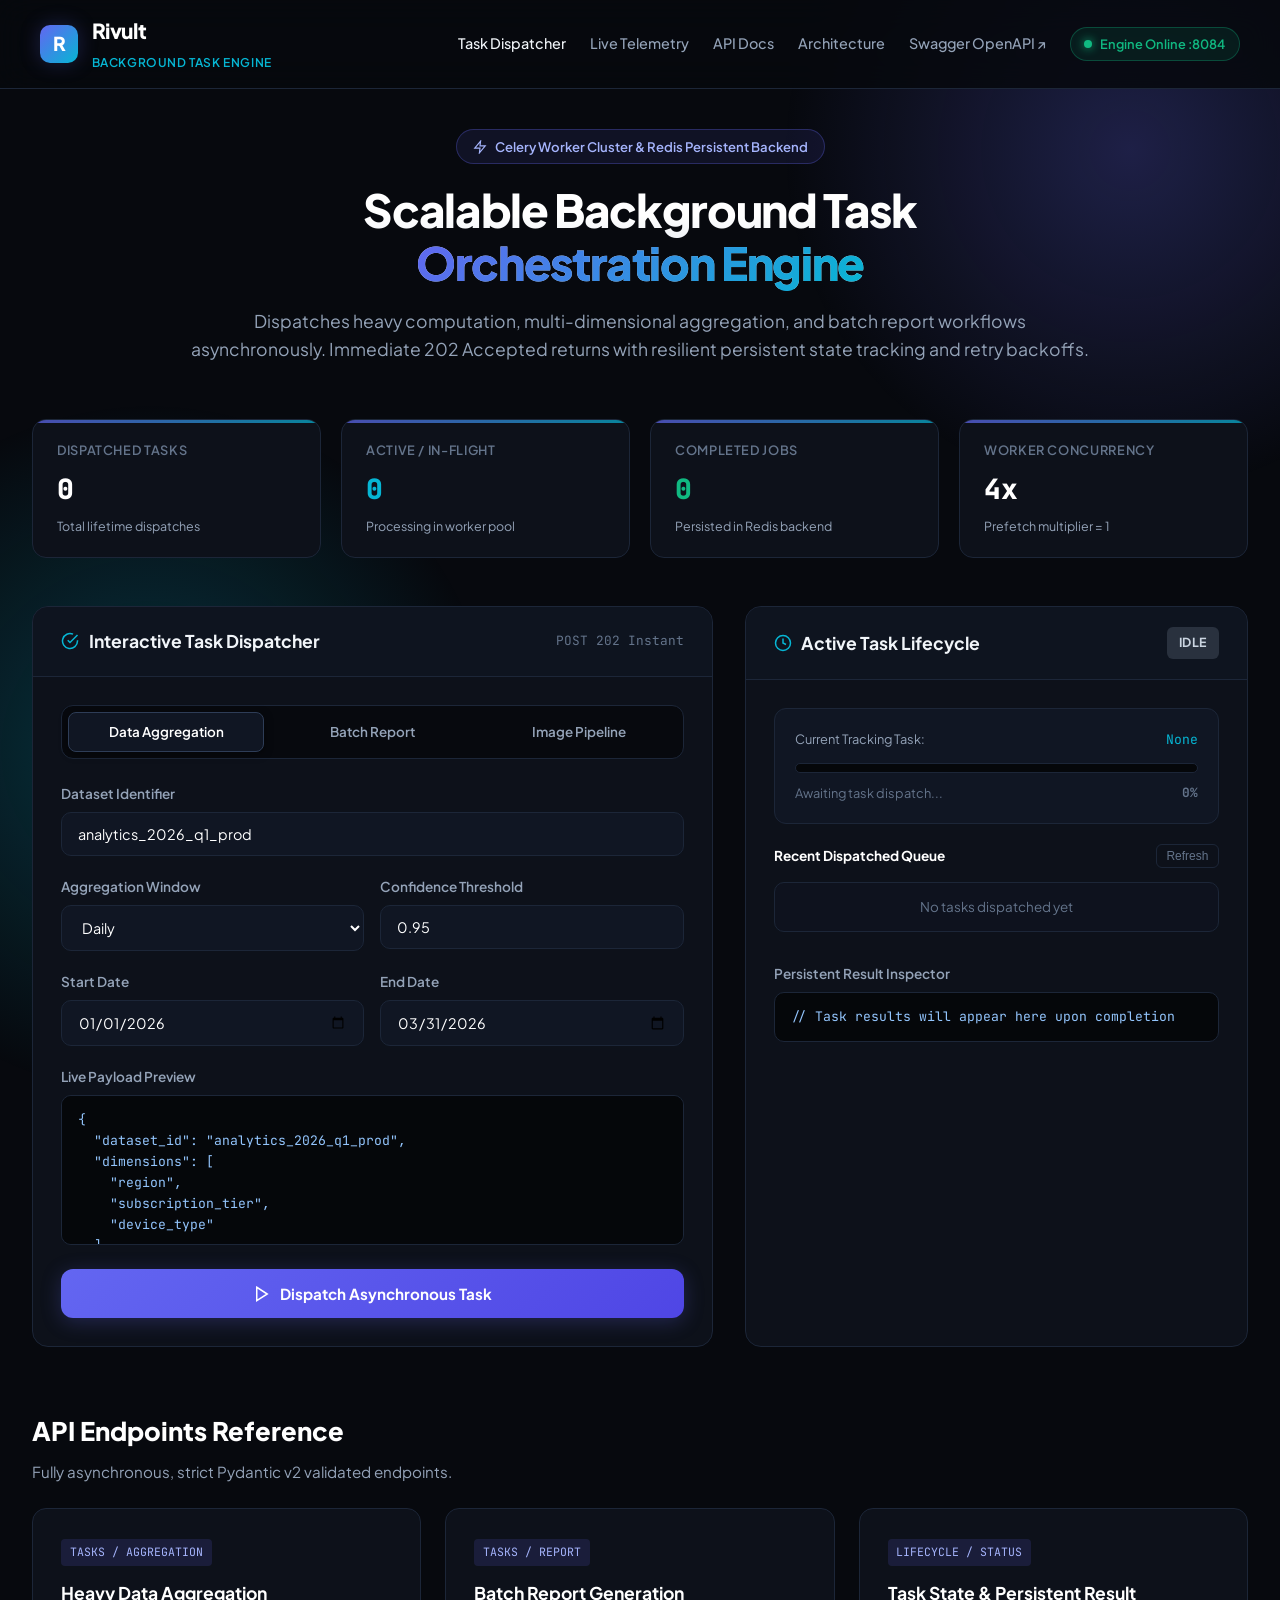
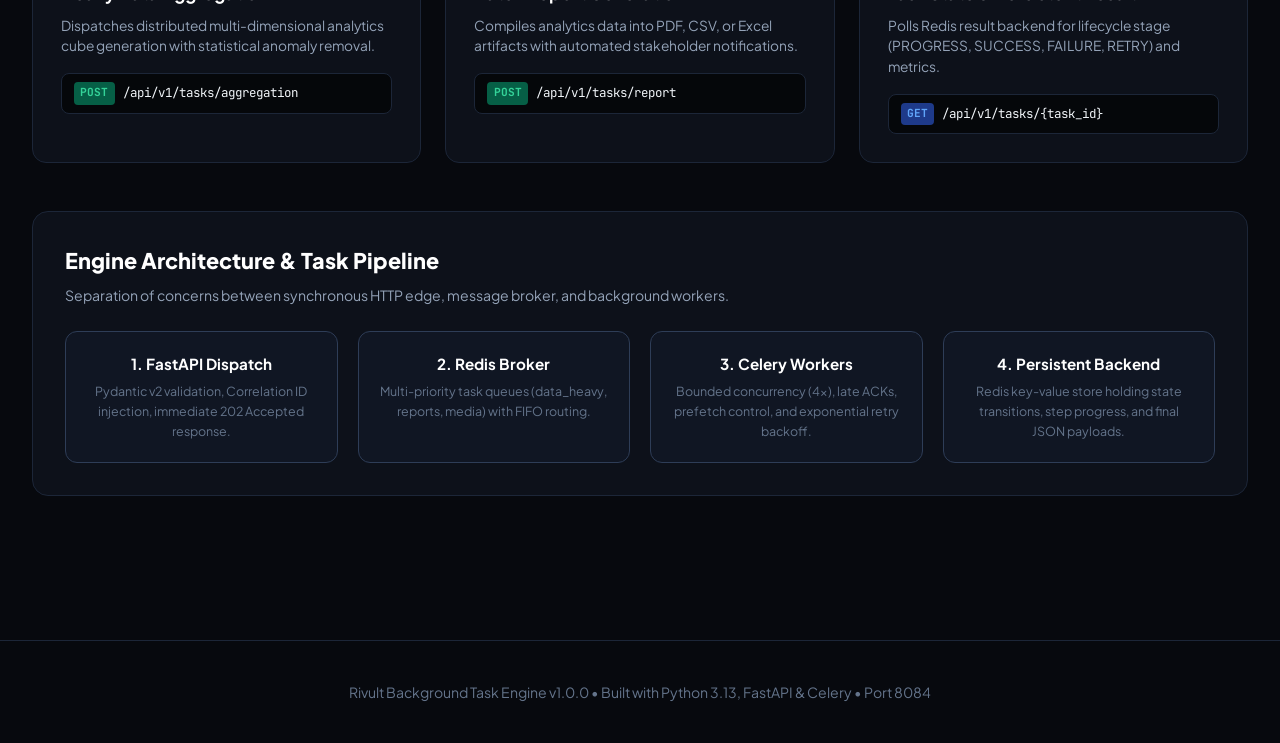
==== web/index.html @ 7c1d9f51 "full app setup and initial creation" ====
<!DOCTYPE html>
<html lang="en">
<head>
  <meta charset="UTF-8">
  <meta name="viewport" content="width=device-width, initial-scale=1.0">
  <title>Rivult | Scalable Background Task Orchestration Engine</title>
  <meta name="description" content="Production-grade asynchronous background task orchestration engine powered by Python, FastAPI, and Celery with persistent Redis backend.">
  <link rel="preconnect" href="https://fonts.googleapis.com">
  <link rel="preconnect" href="https://fonts.gstatic.com" crossorigin>
  <link href="https://fonts.googleapis.com/css2?family=Plus+Jakarta+Sans:wght@300;400;500;600;700;800&family=JetBrains+Mono:wght@400;500;600&display=swap" rel="stylesheet">
  <style>
    :root {
      --bg-dark: #07090e;
      --bg-card: #0d111a;
      --bg-card-hover: #131926;
      --bg-surface: #101623;
      --border-subtle: #1c2638;
      --border-accent: #2e3d57;
      --primary: #6366f1;
      --primary-glow: rgba(99, 102, 241, 0.25);
      --secondary: #06b6d4;
      --secondary-glow: rgba(6, 182, 212, 0.25);
      --accent: #ec4899;
      --success: #10b981;
      --success-glow: rgba(16, 185, 129, 0.2);
      --warning: #f59e0b;
      --danger: #ef4444;
      --text-main: #f1f5f9;
      --text-muted: #94a3b8;
      --text-dim: #64748b;
      --font-sans: 'Plus Jakarta Sans', system-ui, -apple-system, sans-serif;
      --font-mono: 'JetBrains Mono', monospace;
    }

    * {
      box-sizing: border-box;
      margin: 0;
      padding: 0;
    }

    body {
      background-color: var(--bg-dark);
      color: var(--text-main);
      font-family: var(--font-sans);
      line-height: 1.6;
      min-height: 100vh;
      overflow-x: hidden;
    }

    /* Ambient background gradient effects */
    .ambient-glow {
      position: fixed;
      top: -200px;
      right: -200px;
      width: 700px;
      height: 700px;
      background: radial-gradient(circle, var(--primary-glow) 0%, transparent 70%);
      pointer-events: none;
      z-index: 0;
    }

    .ambient-glow-2 {
      position: fixed;
      bottom: -200px;
      left: -200px;
      width: 700px;
      height: 700px;
      background: radial-gradient(circle, var(--secondary-glow) 0%, transparent 70%);
      pointer-events: none;
      z-index: 0;
    }

    /* Navigation Bar */
    header.navbar {
      position: sticky;
      top: 0;
      z-index: 50;
      background: rgba(7, 9, 14, 0.85);
      backdrop-filter: blur(16px);
      border-bottom: 1px solid var(--border-subtle);
      padding: 0.9rem 2.5rem;
      display: flex;
      justify-content: space-between;
      align-items: center;
    }

    .brand {
      display: flex;
      align-items: center;
      gap: 0.85rem;
      text-decoration: none;
      color: inherit;
    }

    .brand-icon {
      width: 38px;
      height: 38px;
      background: linear-gradient(135deg, var(--primary), var(--secondary));
      border-radius: 10px;
      display: flex;
      align-items: center;
      justify-content: center;
      font-weight: 800;
      color: #fff;
      font-size: 1.2rem;
      box-shadow: 0 0 20px var(--primary-glow);
    }

    .brand-text h1 {
      font-size: 1.3rem;
      font-weight: 800;
      letter-spacing: -0.02em;
      background: linear-gradient(135deg, #ffffff 40%, #94a3b8 100%);
      -webkit-background-clip: text;
      -webkit-text-fill-color: transparent;
    }

    .brand-text span {
      font-size: 0.75rem;
      color: var(--secondary);
      font-weight: 600;
      letter-spacing: 0.05em;
      text-transform: uppercase;
    }

    .nav-links {
      display: flex;
      gap: 1.5rem;
      align-items: center;
    }

    .nav-link {
      color: var(--text-muted);
      text-decoration: none;
      font-size: 0.9rem;
      font-weight: 500;
      transition: color 0.2s;
    }

    .nav-link:hover, .nav-link.active {
      color: var(--text-main);
    }

    .system-badge {
      display: flex;
      align-items: center;
      gap: 0.5rem;
      background: rgba(16, 185, 129, 0.1);
      border: 1px solid rgba(16, 185, 129, 0.3);
      padding: 0.35rem 0.85rem;
      border-radius: 9999px;
      font-size: 0.8rem;
      font-weight: 600;
      color: var(--success);
    }

    .pulse-dot {
      width: 8px;
      height: 8px;
      background: var(--success);
      border-radius: 50%;
      box-shadow: 0 0 10px var(--success);
      animation: pulse 2s infinite;
    }

    @keyframes pulse {
      0%, 100% { opacity: 1; transform: scale(1); }
      50% { opacity: 0.4; transform: scale(0.85); }
    }

    /* Main Container */
    main.container {
      max-width: 1380px;
      margin: 0 auto;
      padding: 2.5rem 2rem 5rem;
      position: relative;
      z-index: 10;
    }

    /* Hero Section */
    .hero {
      text-align: center;
      max-width: 900px;
      margin: 0 auto 3.5rem;
    }

    .hero-tag {
      display: inline-flex;
      align-items: center;
      gap: 0.5rem;
      background: rgba(99, 102, 241, 0.1);
      border: 1px solid rgba(99, 102, 241, 0.3);
      padding: 0.4rem 1rem;
      border-radius: 9999px;
      font-size: 0.82rem;
      font-weight: 600;
      color: #a5b4fc;
      margin-bottom: 1.25rem;
    }

    .hero-title {
      font-size: 2.85rem;
      font-weight: 800;
      line-height: 1.15;
      letter-spacing: -0.03em;
      margin-bottom: 1.1rem;
      background: linear-gradient(180deg, #ffffff 30%, #cbd5e1 100%);
      -webkit-background-clip: text;
      -webkit-text-fill-color: transparent;
    }

    .hero-title span {
      background: linear-gradient(135deg, var(--primary) 0%, var(--secondary) 100%);
      -webkit-background-clip: text;
      -webkit-text-fill-color: transparent;
    }

    .hero-desc {
      font-size: 1.1rem;
      color: var(--text-muted);
      line-height: 1.6;
    }

    /* Metrics Bar */
    .metrics-bar {
      display: grid;
      grid-template-columns: repeat(4, 1fr);
      gap: 1.25rem;
      margin-bottom: 3rem;
    }

    .metric-card {
      background: var(--bg-card);
      border: 1px solid var(--border-subtle);
      border-radius: 14px;
      padding: 1.25rem 1.5rem;
      position: relative;
      overflow: hidden;
      transition: transform 0.2s, border-color 0.2s;
    }

    .metric-card:hover {
      transform: translateY(-2px);
      border-color: var(--border-accent);
    }

    .metric-card::before {
      content: '';
      position: absolute;
      top: 0;
      left: 0;
      width: 100%;
      height: 3px;
      background: linear-gradient(90deg, var(--primary), var(--secondary));
      opacity: 0.7;
    }

    .metric-label {
      font-size: 0.8rem;
      color: var(--text-dim);
      font-weight: 600;
      text-transform: uppercase;
      letter-spacing: 0.05em;
      margin-bottom: 0.4rem;
    }

    .metric-value {
      font-size: 1.75rem;
      font-weight: 800;
      font-family: var(--font-mono);
      color: #fff;
    }

    .metric-sub {
      font-size: 0.78rem;
      color: var(--text-muted);
      margin-top: 0.35rem;
    }

    /* App Split Layout */
    .grid-2 {
      display: grid;
      grid-template-columns: 1.15fr 0.85fr;
      gap: 2rem;
      margin-bottom: 3.5rem;
    }

    .panel {
      background: var(--bg-card);
      border: 1px solid var(--border-subtle);
      border-radius: 16px;
      overflow: hidden;
      display: flex;
      flex-direction: column;
    }

    .panel-header {
      padding: 1.25rem 1.75rem;
      border-bottom: 1px solid var(--border-subtle);
      background: rgba(16, 22, 35, 0.6);
      display: flex;
      justify-content: space-between;
      align-items: center;
    }

    .panel-title {
      font-size: 1.1rem;
      font-weight: 700;
      display: flex;
      align-items: center;
      gap: 0.6rem;
    }

    .panel-title svg {
      color: var(--secondary);
    }

    .panel-body {
      padding: 1.75rem;
      flex: 1;
    }

    /* Task Type Selector Tabs */
    .task-selector {
      display: grid;
      grid-template-columns: repeat(3, 1fr);
      gap: 0.65rem;
      background: var(--bg-dark);
      padding: 0.4rem;
      border-radius: 12px;
      border: 1px solid var(--border-subtle);
      margin-bottom: 1.5rem;
    }

    .task-btn {
      background: transparent;
      border: none;
      color: var(--text-muted);
      padding: 0.65rem 0.5rem;
      border-radius: 8px;
      font-size: 0.84rem;
      font-weight: 600;
      font-family: var(--font-sans);
      cursor: pointer;
      transition: all 0.2s;
      text-align: center;
    }

    .task-btn.active {
      background: var(--bg-surface);
      color: #fff;
      box-shadow: 0 2px 10px rgba(0, 0, 0, 0.4);
      border: 1px solid var(--border-accent);
    }

    /* Dispatch Form */
    .form-group {
      margin-bottom: 1.25rem;
    }

    .form-label {
      display: block;
      font-size: 0.85rem;
      font-weight: 600;
      color: var(--text-muted);
      margin-bottom: 0.45rem;
    }

    .form-input, .form-select {
      width: 100%;
      background: var(--bg-surface);
      border: 1px solid var(--border-subtle);
      border-radius: 10px;
      padding: 0.75rem 1rem;
      color: #fff;
      font-family: var(--font-sans);
      font-size: 0.9rem;
      transition: border-color 0.2s, box-shadow 0.2s;
    }

    .form-input:focus, .form-select:focus {
      outline: none;
      border-color: var(--primary);
      box-shadow: 0 0 0 3px var(--primary-glow);
    }

    .form-grid-2 {
      display: grid;
      grid-template-columns: 1fr 1fr;
      gap: 1rem;
    }

    .code-preview {
      background: #05070a;
      border: 1px solid var(--border-subtle);
      border-radius: 10px;
      padding: 0.85rem 1rem;
      font-family: var(--font-mono);
      font-size: 0.82rem;
      color: #93c5fd;
      overflow-x: auto;
      max-height: 150px;
      margin-bottom: 1.5rem;
    }

    .btn-dispatch {
      width: 100%;
      background: linear-gradient(135deg, var(--primary) 0%, #4f46e5 100%);
      border: none;
      border-radius: 12px;
      padding: 0.95rem;
      color: #fff;
      font-weight: 700;
      font-size: 0.95rem;
      font-family: var(--font-sans);
      cursor: pointer;
      display: flex;
      align-items: center;
      justify-content: center;
      gap: 0.6rem;
      box-shadow: 0 4px 20px var(--primary-glow);
      transition: all 0.2s;
    }

    .btn-dispatch:hover {
      transform: translateY(-2px);
      box-shadow: 0 6px 25px rgba(99, 102, 241, 0.4);
    }

    .btn-dispatch:active {
      transform: translateY(0);
    }

    /* Live Task Tracker Panel */
    .task-status-hero {
      background: var(--bg-surface);
      border: 1px solid var(--border-subtle);
      border-radius: 12px;
      padding: 1.25rem;
      margin-bottom: 1.25rem;
    }

    .status-badge-row {
      display: flex;
      justify-content: space-between;
      align-items: center;
      margin-bottom: 0.85rem;
    }

    .state-pill {
      font-size: 0.78rem;
      font-weight: 700;
      text-transform: uppercase;
      padding: 0.35rem 0.75rem;
      border-radius: 6px;
      letter-spacing: 0.05em;
    }

    .state-PENDING { background: rgba(148, 163, 184, 0.2); color: #cbd5e1; }
    .state-PROGRESS { background: rgba(6, 182, 212, 0.2); color: #38bdf8; border: 1px solid rgba(56, 189, 248, 0.4); }
    .state-SUCCESS { background: rgba(16, 185, 129, 0.2); color: #34d399; border: 1px solid rgba(52, 211, 153, 0.4); }
    .state-FAILURE { background: rgba(239, 68, 68, 0.2); color: #f87171; border: 1px solid rgba(248, 113, 113, 0.4); }

    .progress-bar-bg {
      width: 100%;
      height: 10px;
      background: #05070a;
      border-radius: 9999px;
      overflow: hidden;
      margin: 0.6rem 0;
      border: 1px solid var(--border-subtle);
    }

    .progress-bar-fill {
      height: 100%;
      background: linear-gradient(90deg, var(--primary), var(--secondary));
      width: 0%;
      border-radius: 9999px;
      transition: width 0.4s ease;
      box-shadow: 0 0 10px var(--secondary-glow);
    }

    .progress-meta {
      display: flex;
      justify-content: space-between;
      font-size: 0.8rem;
      color: var(--text-dim);
    }

    .active-task-id {
      font-family: var(--font-mono);
      font-size: 0.82rem;
      color: var(--secondary);
      word-break: break-all;
    }

    .live-feed {
      list-style: none;
      max-height: 290px;
      overflow-y: auto;
    }

    .feed-item {
      padding: 0.85rem 1rem;
      border-radius: 10px;
      background: rgba(16, 22, 35, 0.4);
      border: 1px solid var(--border-subtle);
      margin-bottom: 0.65rem;
      font-size: 0.84rem;
      display: flex;
      justify-content: space-between;
      align-items: center;
      transition: background 0.2s;
    }

    .feed-item:hover {
      background: var(--bg-card-hover);
    }

    /* Documentation Section */
    .docs-section {
      margin-top: 4rem;
    }

    .docs-grid {
      display: grid;
      grid-template-columns: repeat(3, 1fr);
      gap: 1.5rem;
      margin-top: 1.5rem;
    }

    .doc-card {
      background: var(--bg-card);
      border: 1px solid var(--border-subtle);
      border-radius: 14px;
      padding: 1.75rem;
      transition: border-color 0.2s;
    }

    .doc-card:hover {
      border-color: var(--border-accent);
    }

    .doc-badge {
      font-size: 0.72rem;
      font-family: var(--font-mono);
      padding: 0.25rem 0.55rem;
      border-radius: 4px;
      background: rgba(99, 102, 241, 0.15);
      color: #a5b4fc;
      display: inline-block;
      margin-bottom: 0.85rem;
    }

    .doc-title {
      font-size: 1.1rem;
      font-weight: 700;
      margin-bottom: 0.5rem;
      color: #fff;
    }

    .doc-desc {
      font-size: 0.86rem;
      color: var(--text-muted);
      margin-bottom: 1rem;
      line-height: 1.5;
    }

    .endpoint-pill {
      display: flex;
      align-items: center;
      gap: 0.5rem;
      background: #05070a;
      padding: 0.5rem 0.75rem;
      border-radius: 8px;
      border: 1px solid var(--border-subtle);
      font-family: var(--font-mono);
      font-size: 0.78rem;
    }

    .method-badge {
      font-weight: 700;
      padding: 0.15rem 0.4rem;
      border-radius: 4px;
      font-size: 0.7rem;
    }

    .method-POST { background: #065f46; color: #34d399; }
    .method-GET { background: #1e3a8a; color: #60a5fa; }

    /* Architecture Flow Chart */
    .arch-container {
      background: var(--bg-card);
      border: 1px solid var(--border-subtle);
      border-radius: 16px;
      padding: 2rem;
      margin-top: 3rem;
    }

    .arch-flow {
      display: grid;
      grid-template-columns: repeat(4, 1fr);
      gap: 1.25rem;
      position: relative;
      margin-top: 1.5rem;
    }

    .arch-node {
      background: var(--bg-surface);
      border: 1px solid var(--border-accent);
      border-radius: 12px;
      padding: 1.25rem;
      text-align: center;
      position: relative;
    }

    .arch-node-title {
      font-weight: 700;
      font-size: 0.95rem;
      color: #fff;
      margin-bottom: 0.35rem;
    }

    .arch-node-desc {
      font-size: 0.78rem;
      color: var(--text-dim);
    }

    footer {
      border-top: 1px solid var(--border-subtle);
      padding: 2.5rem;
      text-align: center;
      color: var(--text-dim);
      font-size: 0.88rem;
      margin-top: 4rem;
    }

    /* Toast Notification */
    .toast {
      position: fixed;
      bottom: 24px;
      right: 24px;
      background: var(--bg-card);
      border: 1px solid var(--primary);
      padding: 1rem 1.4rem;
      border-radius: 12px;
      box-shadow: 0 10px 30px rgba(0, 0, 0, 0.5);
      font-size: 0.9rem;
      display: flex;
      align-items: center;
      gap: 0.75rem;
      z-index: 999;
      transform: translateY(100px);
      opacity: 0;
      transition: all 0.3s cubic-bezier(0.16, 1, 0.3, 1);
    }

    .toast.show {
      transform: translateY(0);
      opacity: 1;
    }
  </style>
</head>
<body>
  <div class="ambient-glow"></div>
  <div class="ambient-glow-2"></div>

  <!-- Navigation -->
  <header class="navbar">
    <a href="/" class="brand">
      <div class="brand-icon">R</div>
      <div class="brand-text">
        <h1>Rivult</h1>
        <span>Background Task Engine</span>
      </div>
    </a>
    <nav class="nav-links">
      <a href="#dispatch" class="nav-link active">Task Dispatcher</a>
      <a href="#monitor" class="nav-link">Live Telemetry</a>
      <a href="#api-docs" class="nav-link">API Docs</a>
      <a href="#architecture" class="nav-link">Architecture</a>
      <a href="/docs" target="_blank" class="nav-link">Swagger OpenAPI ↗</a>
      <div class="system-badge">
        <span class="pulse-dot"></span>
        <span id="system-status-text">Engine Online :8084</span>
      </div>
    </nav>
  </header>

  <main class="container">
    <!-- Hero Header -->
    <section class="hero">
      <div class="hero-tag">
        <svg width="14" height="14" viewBox="0 0 24 24" fill="none" stroke="currentColor" stroke-width="2"><polygon points="13 2 3 14 12 14 11 22 21 10 12 10 13 2"></polygon></svg>
        Celery Worker Cluster & Redis Persistent Backend
      </div>
      <h2 class="hero-title">Scalable Background Task<br><span>Orchestration Engine</span></h2>
      <p class="hero-desc">
        Dispatches heavy computation, multi-dimensional aggregation, and batch report workflows asynchronously. Immediate 202 Accepted returns with resilient persistent state tracking and retry backoffs.
      </p>
    </section>

    <!-- Top Telemetry Cards -->
    <section class="metrics-bar">
      <div class="metric-card">
        <div class="metric-label">Dispatched Tasks</div>
        <div class="metric-value" id="stat-dispatched">0</div>
        <div class="metric-sub">Total lifetime dispatches</div>
      </div>
      <div class="metric-card">
        <div class="metric-label">Active / In-Flight</div>
        <div class="metric-value" id="stat-active" style="color: var(--secondary);">0</div>
        <div class="metric-sub">Processing in worker pool</div>
      </div>
      <div class="metric-card">
        <div class="metric-label">Completed Jobs</div>
        <div class="metric-value" id="stat-completed" style="color: var(--success);">0</div>
        <div class="metric-sub">Persisted in Redis backend</div>
      </div>
      <div class="metric-card">
        <div class="metric-label">Worker Concurrency</div>
        <div class="metric-value" id="stat-workers">4x</div>
        <div class="metric-sub">Prefetch multiplier = 1</div>
      </div>
    </section>

    <!-- Split Panel: Interactive Dispatcher & Live Tracker -->
    <div class="grid-2">
      <!-- Left Panel: Interactive Task Dispatcher -->
      <section class="panel" id="dispatch">
        <div class="panel-header">
          <div class="panel-title">
            <svg width="18" height="18" viewBox="0 0 24 24" fill="none" stroke="currentColor" stroke-width="2"><path d="M22 11.08V12a10 10 0 1 1-5.93-9.14"></path><polyline points="22 4 12 14.01 9 11.01"></polyline></svg>
            Interactive Task Dispatcher
          </div>
          <span style="font-size: 0.8rem; color: var(--text-dim); font-family: var(--font-mono);">POST 202 Instant</span>
        </div>
        <div class="panel-body">
          <!-- Task Type Tabs -->
          <div class="task-selector">
            <button class="task-btn active" id="btn-tab-aggregation" onclick="switchTaskTab('aggregation')">Data Aggregation</button>
            <button class="task-btn" id="btn-tab-report" onclick="switchTaskTab('report')">Batch Report</button>
            <button class="task-btn" id="btn-tab-media" onclick="switchTaskTab('media')">Image Pipeline</button>
          </div>

          <form id="task-form" onsubmit="dispatchActiveTask(event)">
            <!-- Aggregation Form Fields -->
            <div id="fields-aggregation">
              <div class="form-group">
                <label class="form-label">Dataset Identifier</label>
                <input type="text" id="agg-dataset" class="form-input" value="analytics_2026_q1_prod" required>
              </div>
              <div class="form-grid-2">
                <div class="form-group">
                  <label class="form-label">Aggregation Window</label>
                  <select id="agg-window" class="form-select">
                    <option value="hourly">Hourly</option>
                    <option value="daily" selected>Daily</option>
                    <option value="weekly">Weekly</option>
                    <option value="monthly">Monthly</option>
                  </select>
                </div>
                <div class="form-group">
                  <label class="form-label">Confidence Threshold</label>
                  <input type="number" id="agg-confidence" class="form-input" value="0.95" step="0.01" min="0.5" max="0.99">
                </div>
              </div>
              <div class="form-grid-2">
                <div class="form-group">
                  <label class="form-label">Start Date</label>
                  <input type="date" id="agg-start" class="form-input" value="2026-01-01">
                </div>
                <div class="form-group">
                  <label class="form-label">End Date</label>
                  <input type="date" id="agg-end" class="form-input" value="2026-03-31">
                </div>
              </div>
            </div>

            <!-- Report Form Fields (Hidden by default) -->
            <div id="fields-report" style="display: none;">
              <div class="form-grid-2">
                <div class="form-group">
                  <label class="form-label">Report Template</label>
                  <select id="rep-type" class="form-select">
                    <option value="executive_summary" selected>Executive Summary</option>
                    <option value="financial_audit">Financial Audit</option>
                    <option value="user_engagement">User Engagement</option>
                    <option value="system_health">System Health</option>
                  </select>
                </div>
                <div class="form-group">
                  <label class="form-label">Export Format</label>
                  <select id="rep-format" class="form-select">
                    <option value="pdf" selected>PDF Document</option>
                    <option value="csv">CSV Spreadsheet</option>
                    <option value="json">Raw JSON</option>
                    <option value="xlsx">Excel (.xlsx)</option>
                  </select>
                </div>
              </div>
              <div class="form-group">
                <label class="form-label">Stakeholder Recipient Email</label>
                <input type="email" id="rep-email" class="form-input" value="vp-analytics@rivult.internal">
              </div>
            </div>

            <!-- Media Form Fields (Hidden by default) -->
            <div id="fields-media" style="display: none;">
              <div class="form-group">
                <label class="form-label">Batch ID</label>
                <input type="text" id="med-batch" class="form-input" value="batch_assets_4k_hdr">
              </div>
              <div class="form-grid-2">
                <div class="form-group">
                  <label class="form-label">Target Format</label>
                  <select id="med-format" class="form-select">
                    <option value="webp" selected>WebP (Lossless/High)</option>
                    <option value="avif">AVIF (Next-Gen)</option>
                    <option value="jpeg">JPEG</option>
                  </select>
                </div>
                <div class="form-group">
                  <label class="form-label">Quality Level (10-100)</label>
                  <input type="number" id="med-quality" class="form-input" value="85" min="10" max="100">
                </div>
              </div>
            </div>

            <div class="form-group">
              <label class="form-label">Live Payload Preview</label>
              <pre class="code-preview" id="payload-preview"></pre>
            </div>

            <button type="submit" class="btn-dispatch" id="btn-dispatch-action">
              <svg width="18" height="18" viewBox="0 0 24 24" fill="none" stroke="currentColor" stroke-width="2"><polygon points="5 3 19 12 5 21 5 3"></polygon></svg>
              Dispatch Asynchronous Task
            </button>
          </form>
        </div>
      </section>

      <!-- Right Panel: Live Task Tracker & Telemetry -->
      <section class="panel" id="monitor">
        <div class="panel-header">
          <div class="panel-title">
            <svg width="18" height="18" viewBox="0 0 24 24" fill="none" stroke="currentColor" stroke-width="2"><circle cx="12" cy="12" r="10"></circle><polyline points="12 6 12 12 16 14"></polyline></svg>
            Active Task Lifecycle
          </div>
          <span class="state-pill state-PENDING" id="hero-state-pill">IDLE</span>
        </div>
        <div class="panel-body">
          <!-- Active Task Card -->
          <div class="task-status-hero" id="status-hero">
            <div class="status-badge-row">
              <span style="font-size: 0.8rem; color: var(--text-muted);">Current Tracking Task:</span>
              <span class="active-task-id" id="tracking-task-id">None</span>
            </div>
            <div class="progress-bar-bg">
              <div class="progress-bar-fill" id="progress-bar" style="width: 0%;"></div>
            </div>
            <div class="progress-meta">
              <span id="step-description">Awaiting task dispatch...</span>
              <span id="progress-percent" style="font-family: var(--font-mono); font-weight: 700;">0%</span>
            </div>
          </div>

          <div style="display: flex; justify-content: space-between; align-items: center; margin-bottom: 0.85rem;">
            <span style="font-size: 0.85rem; font-weight: 700; color: #fff;">Recent Dispatched Queue</span>
            <button onclick="fetchTasks()" style="background: none; border: 1px solid var(--border-subtle); color: var(--text-dim); padding: 0.25rem 0.6rem; border-radius: 6px; font-size: 0.75rem; cursor: pointer;">Refresh</button>
          </div>

          <ul class="live-feed" id="tasks-feed">
            <li class="feed-item" style="color: var(--text-dim); justify-content: center;">No tasks dispatched yet</li>
          </ul>

          <div style="margin-top: 1.25rem;">
            <label class="form-label">Persistent Result Inspector</label>
            <pre class="code-preview" id="result-inspector" style="max-height: 180px;">// Task results will appear here upon completion</pre>
          </div>
        </div>
      </section>
    </div>

    <!-- API Reference Cards -->
    <section class="docs-section" id="api-docs">
      <h3 style="font-size: 1.6rem; font-weight: 800; color: #fff; margin-bottom: 0.5rem;">API Endpoints Reference</h3>
      <p style="color: var(--text-muted); font-size: 0.95rem;">Fully asynchronous, strict Pydantic v2 validated endpoints.</p>

      <div class="docs-grid">
        <div class="doc-card">
          <span class="doc-badge">TASKS / AGGREGATION</span>
          <h4 class="doc-title">Heavy Data Aggregation</h4>
          <p class="doc-desc">Dispatches distributed multi-dimensional analytics cube generation with statistical anomaly removal.</p>
          <div class="endpoint-pill">
            <span class="method-badge method-POST">POST</span>
            <span>/api/v1/tasks/aggregation</span>
          </div>
        </div>

        <div class="doc-card">
          <span class="doc-badge">TASKS / REPORT</span>
          <h4 class="doc-title">Batch Report Generation</h4>
          <p class="doc-desc">Compiles analytics data into PDF, CSV, or Excel artifacts with automated stakeholder notifications.</p>
          <div class="endpoint-pill">
            <span class="method-badge method-POST">POST</span>
            <span>/api/v1/tasks/report</span>
          </div>
        </div>

        <div class="doc-card">
          <span class="doc-badge">LIFECYCLE / STATUS</span>
          <h4 class="doc-title">Task State & Persistent Result</h4>
          <p class="doc-desc">Polls Redis result backend for lifecycle stage (PROGRESS, SUCCESS, FAILURE, RETRY) and metrics.</p>
          <div class="endpoint-pill">
            <span class="method-badge method-GET">GET</span>
            <span>/api/v1/tasks/{task_id}</span>
          </div>
        </div>
      </div>
    </section>

    <!-- Architecture Section -->
    <section class="arch-container" id="architecture">
      <h3 style="font-size: 1.35rem; font-weight: 800; color: #fff; margin-bottom: 0.35rem;">Engine Architecture & Task Pipeline</h3>
      <p style="color: var(--text-muted); font-size: 0.88rem;">Separation of concerns between synchronous HTTP edge, message broker, and background workers.</p>

      <div class="arch-flow">
        <div class="arch-node">
          <div class="arch-node-title">1. FastAPI Dispatch</div>
          <div class="arch-node-desc">Pydantic v2 validation, Correlation ID injection, immediate 202 Accepted response.</div>
        </div>
        <div class="arch-node">
          <div class="arch-node-title">2. Redis Broker</div>
          <div class="arch-node-desc">Multi-priority task queues (data_heavy, reports, media) with FIFO routing.</div>
        </div>
        <div class="arch-node">
          <div class="arch-node-title">3. Celery Workers</div>
          <div class="arch-node-desc">Bounded concurrency (4x), late ACKs, prefetch control, and exponential retry backoff.</div>
        </div>
        <div class="arch-node">
          <div class="arch-node-title">4. Persistent Backend</div>
          <div class="arch-node-desc">Redis key-value store holding state transitions, step progress, and final JSON payloads.</div>
        </div>
      </div>
    </section>
  </main>

  <footer>
    Rivult Background Task Engine v1.0.0 &bull; Built with Python 3.13, FastAPI & Celery &bull; Port 8084
  </footer>

  <div class="toast" id="toast">
    <svg width="18" height="18" viewBox="0 0 24 24" fill="none" stroke="var(--success)" stroke-width="2"><polyline points="20 6 9 17 4 12"></polyline></svg>
    <span id="toast-message">Task dispatched successfully!</span>
  </div>

  <script>
    let currentTaskType = 'aggregation';
    let activePollInterval = null;
    let activeTrackingTaskId = null;

    function switchTaskTab(type) {
      currentTaskType = type;
      document.querySelectorAll('.task-btn').forEach(b => b.classList.remove('active'));
      document.getElementById(`btn-tab-${type}`).classList.add('active');

      document.getElementById('fields-aggregation').style.display = type === 'aggregation' ? 'block' : 'none';
      document.getElementById('fields-report').style.display = type === 'report' ? 'block' : 'none';
      document.getElementById('fields-media').style.display = type === 'media' ? 'block' : 'none';

      updatePayloadPreview();
    }

    function getPayload() {
      if (currentTaskType === 'aggregation') {
        return {
          dataset_id: document.getElementById('agg-dataset').value,
          dimensions: ["region", "subscription_tier", "device_type"],
          metrics: ["revenue", "dau", "churn_rate"],
          start_date: document.getElementById('agg-start').value,
          end_date: document.getElementById('agg-end').value,
          aggregation_window: document.getElementById('agg-window').value,
          confidence_threshold: parseFloat(document.getElementById('agg-confidence').value)
        };
      } else if (currentTaskType === 'report') {
        return {
          report_type: document.getElementById('rep-type').value,
          format: document.getElementById('rep-format').value,
          recipient_emails: [document.getElementById('rep-email').value],
          priority: "high",
          notify_on_completion: true
        };
      } else {
        return {
          batch_id: document.getElementById('med-batch').value,
          source_urls: [
            "https://assets.example.com/raw/banner_hero.png",
            "https://assets.example.com/raw/catalog_01.png"
          ],
          operations: ["resize", "compress", "watermark"],
          target_format: document.getElementById('med-format').value,
          quality: parseInt(document.getElementById('med-quality').value)
        };
      }
    }

    function updatePayloadPreview() {
      const payload = getPayload();
      document.getElementById('payload-preview').textContent = JSON.stringify(payload, null, 2);
    }

    // Attach input listeners for live payload preview
    document.querySelectorAll('input, select').forEach(el => {
      el.addEventListener('input', updatePayloadPreview);
    });

    async function dispatchActiveTask(e) {
      e.preventDefault();
      const payload = getPayload();
      const url = `/api/v1/tasks/${currentTaskType === 'media' ? 'image-pipeline' : currentTaskType}`;

      try {
        const res = await fetch(url, {
          method: 'POST',
          headers: { 'Content-Type': 'application/json' },
          body: JSON.stringify(payload)
        });

        if (!res.ok) {
          const err = await res.json();
          showToast(`Error: ${JSON.stringify(err.detail || err)}`);
          return;
        }

        const data = await res.json();
        showToast(`Dispatched: ${data.task_id.substring(0, 8)}...`);
        trackTask(data.task_id);
        fetchTasks();
        fetchMetrics();
      } catch (err) {
        showToast(`Network error: ${err.message}`);
      }
    }

    function trackTask(taskId) {
      activeTrackingTaskId = taskId;
      document.getElementById('tracking-task-id').textContent = taskId;
      setTaskPillState('PROGRESS');

      if (activePollInterval) clearInterval(activePollInterval);

      activePollInterval = setInterval(async () => {
        try {
          const res = await fetch(`/api/v1/tasks/${taskId}`);
          if (!res.ok) return;
          const data = await res.json();

          setTaskPillState(data.status);

          if (data.status === 'PROGRESS' && data.progress) {
            document.getElementById('progress-bar').style.width = `${data.progress.percent}%`;
            document.getElementById('progress-percent').textContent = `${data.progress.percent}%`;
            document.getElementById('step-description').textContent = data.progress.metadata?.description || data.progress.current_step;
          } else if (data.status === 'SUCCESS') {
            document.getElementById('progress-bar').style.width = `100%`;
            document.getElementById('progress-percent').textContent = `100%`;
            document.getElementById('step-description').textContent = 'Completed & Persisted';
            document.getElementById('result-inspector').textContent = JSON.stringify(data.result, null, 2);
            clearInterval(activePollInterval);
            fetchTasks();
            fetchMetrics();
          } else if (data.status === 'FAILURE') {
            document.getElementById('step-description').textContent = `Failed: ${data.error}`;
            clearInterval(activePollInterval);
          }
        } catch (err) {
          console.error(err);
        }
      }, 500);
    }

    function setTaskPillState(state) {
      const pill = document.getElementById('hero-state-pill');
      pill.className = `state-pill state-${state}`;
      pill.textContent = state;
    }

    async function fetchTasks() {
      try {
        const res = await fetch('/api/v1/tasks');
        if (!res.ok) return;
        const tasks = await res.json();
        const list = document.getElementById('tasks-feed');
        if (!tasks.length) return;

        list.innerHTML = tasks.map(t => `
          <li class="feed-item" onclick="trackTask('${t.task_id}')" style="cursor: pointer;">
            <div>
              <div style="font-weight: 700; color: #fff;">${t.task_name.replace('tasks.', '')}</div>
              <div style="font-family: var(--font-mono); font-size: 0.75rem; color: var(--text-dim);">${t.task_id}</div>
            </div>
            <span class="state-pill state-${t.status}">${t.status}</span>
          </li>
        `).join('');
      } catch (err) {
        console.error(err);
      }
    }

    async function fetchMetrics() {
      try {
        const res = await fetch('/api/v1/metrics');
        if (!res.ok) return;
        const data = await res.json();
        document.getElementById('stat-dispatched').textContent = data.total_tasks_dispatched;
        document.getElementById('stat-active').textContent = data.active_tasks;
        document.getElementById('stat-completed').textContent = data.completed_tasks;
      } catch (err) {
        console.error(err);
      }
    }

    function showToast(msg) {
      const t = document.getElementById('toast');
      document.getElementById('toast-message').textContent = msg;
      t.classList.add('show');
      setTimeout(() => t.classList.remove('show'), 3500);
    }

    // Initial setup
    updatePayloadPreview();
    fetchTasks();
    fetchMetrics();
    setInterval(fetchMetrics, 5000);
  </script>
</body>
</html>
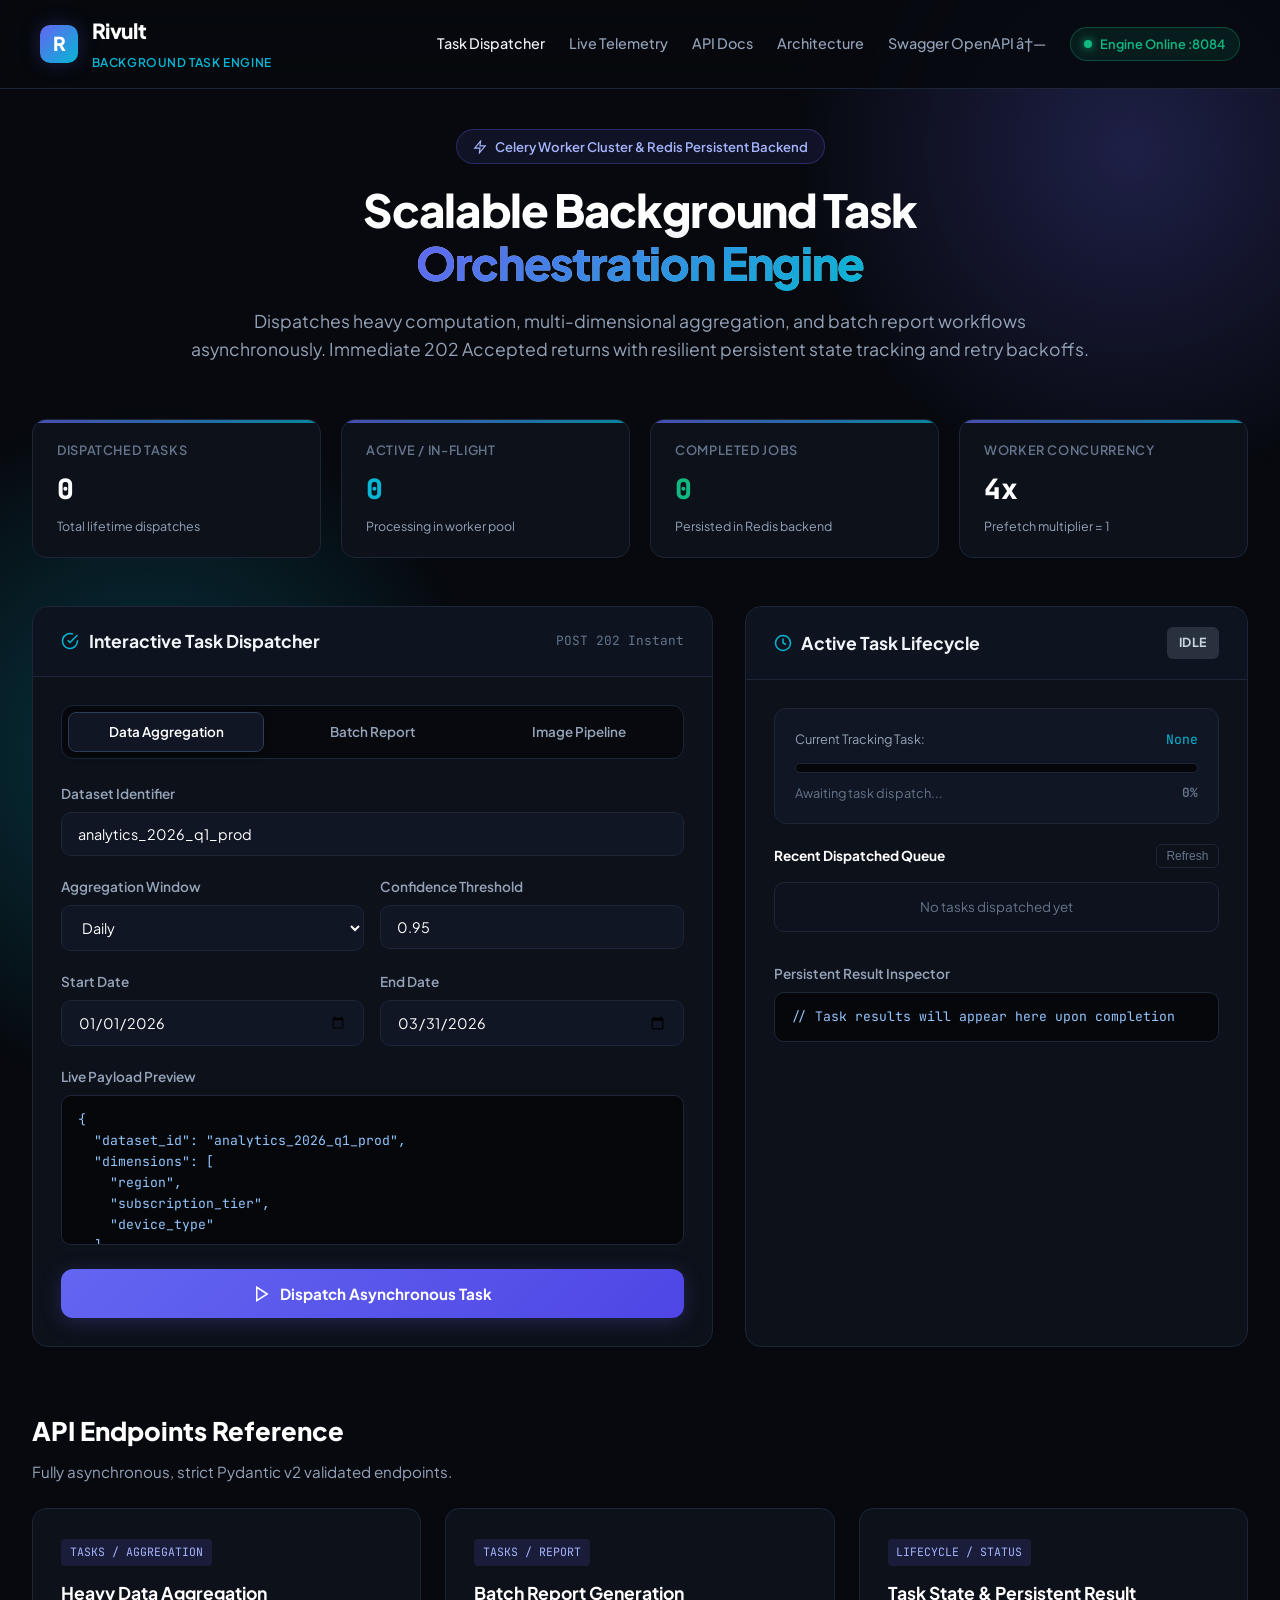
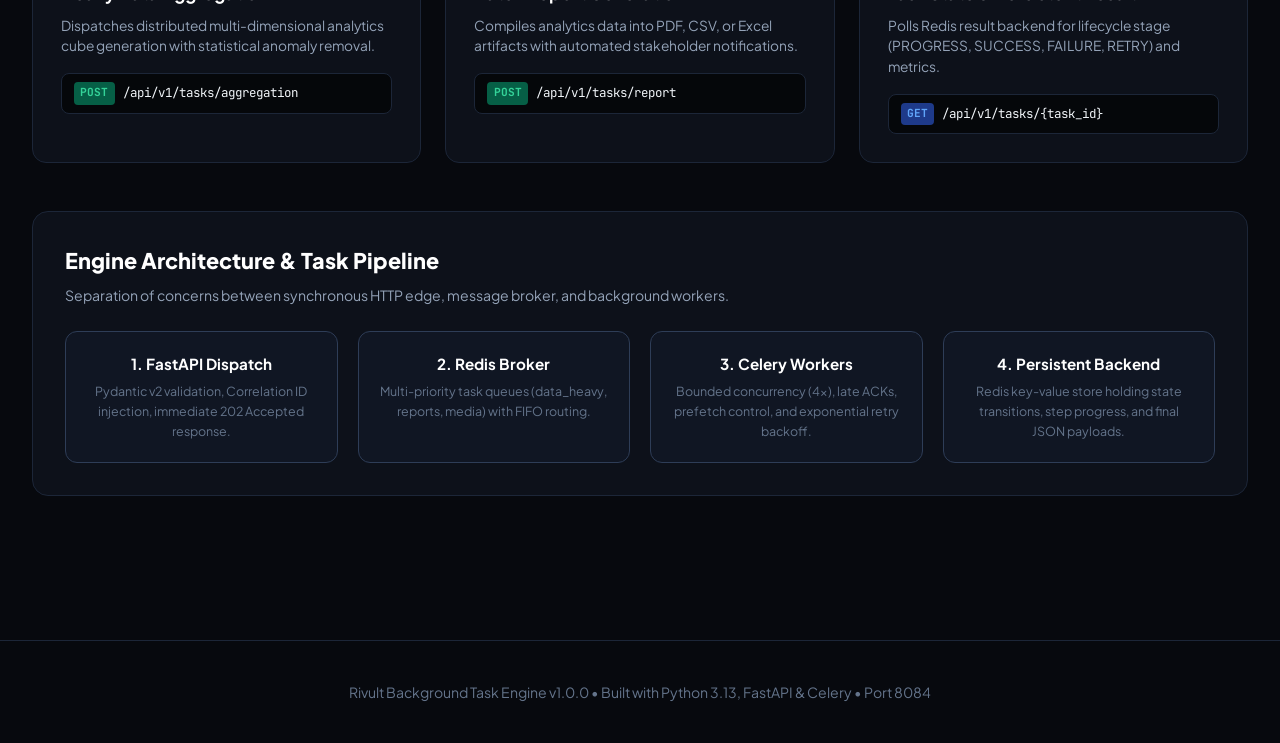
==== commit d2eb844a: "feat: create web frontend, backend task orchestration engine, and static assets for Rivult" ====
--- a/web/index.html
+++ b/web/index.html
@@ -8,6 +8,7 @@
   <link rel="preconnect" href="https://fonts.googleapis.com">
   <link rel="preconnect" href="https://fonts.gstatic.com" crossorigin>
   <link href="https://fonts.googleapis.com/css2?family=Plus+Jakarta+Sans:wght@300;400;500;600;700;800&family=JetBrains+Mono:wght@400;500;600&display=swap" rel="stylesheet">
+  <link rel="stylesheet" href="style.css">
   <style>
     :root {
       --bg-dark: #07090e;
@@ -679,7 +680,7 @@
       <a href="#monitor" class="nav-link">Live Telemetry</a>
       <a href="#api-docs" class="nav-link">API Docs</a>
       <a href="#architecture" class="nav-link">Architecture</a>
-      <a href="/docs" target="_blank" class="nav-link">Swagger OpenAPI ↗</a>
+      <a href="/docs" target="_blank" class="nav-link">Swagger OpenAPI â†—</a>
       <div class="system-badge">
         <span class="pulse-dot"></span>
         <span id="system-status-text">Engine Online :8084</span>
@@ -1015,10 +1016,12 @@
       el.addEventListener('input', updatePayloadPreview);
     });
 
+    const API_BASE = window.location.protocol === 'file:' ? 'http://localhost:8084' : '';
+
     async function dispatchActiveTask(e) {
       e.preventDefault();
       const payload = getPayload();
-      const url = `/api/v1/tasks/${currentTaskType === 'media' ? 'image-pipeline' : currentTaskType}`;
+      const url = `${API_BASE}/api/v1/tasks/${currentTaskType === 'media' ? 'image-pipeline' : currentTaskType}`;
 
       try {
         const res = await fetch(url, {
@@ -1052,7 +1055,7 @@
 
       activePollInterval = setInterval(async () => {
         try {
-          const res = await fetch(`/api/v1/tasks/${taskId}`);
+          const res = await fetch(`${API_BASE}/api/v1/tasks/${taskId}`);
           if (!res.ok) return;
           const data = await res.json();
 
@@ -1088,7 +1091,7 @@
 
     async function fetchTasks() {
       try {
-        const res = await fetch('/api/v1/tasks');
+        const res = await fetch(`${API_BASE}/api/v1/tasks`);
         if (!res.ok) return;
         const tasks = await res.json();
         const list = document.getElementById('tasks-feed');
@@ -1110,7 +1113,7 @@
 
     async function fetchMetrics() {
       try {
-        const res = await fetch('/api/v1/metrics');
+        const res = await fetch(`${API_BASE}/api/v1/metrics`);
         if (!res.ok) return;
         const data = await res.json();
         document.getElementById('stat-dispatched').textContent = data.total_tasks_dispatched;
@@ -1136,3 +1139,4 @@
   </script>
 </body>
 </html>
+
--- a/web/style.css
+++ b/web/style.css
@@ -0,0 +1,650 @@
+﻿:root {
+      --bg-dark: #07090e;
+      --bg-card: #0d111a;
+      --bg-card-hover: #131926;
+      --bg-surface: #101623;
+      --border-subtle: #1c2638;
+      --border-accent: #2e3d57;
+      --primary: #6366f1;
+      --primary-glow: rgba(99, 102, 241, 0.25);
+      --secondary: #06b6d4;
+      --secondary-glow: rgba(6, 182, 212, 0.25);
+      --accent: #ec4899;
+      --success: #10b981;
+      --success-glow: rgba(16, 185, 129, 0.2);
+      --warning: #f59e0b;
+      --danger: #ef4444;
+      --text-main: #f1f5f9;
+      --text-muted: #94a3b8;
+      --text-dim: #64748b;
+      --font-sans: 'Plus Jakarta Sans', system-ui, -apple-system, sans-serif;
+      --font-mono: 'JetBrains Mono', monospace;
+    }
+
+    * {
+      box-sizing: border-box;
+      margin: 0;
+      padding: 0;
+    }
+
+    body {
+      background-color: var(--bg-dark);
+      color: var(--text-main);
+      font-family: var(--font-sans);
+      line-height: 1.6;
+      min-height: 100vh;
+      overflow-x: hidden;
+    }
+
+    /* Ambient background gradient effects */
+    .ambient-glow {
+      position: fixed;
+      top: -200px;
+      right: -200px;
+      width: 700px;
+      height: 700px;
+      background: radial-gradient(circle, var(--primary-glow) 0%, transparent 70%);
+      pointer-events: none;
+      z-index: 0;
+    }
+
+    .ambient-glow-2 {
+      position: fixed;
+      bottom: -200px;
+      left: -200px;
+      width: 700px;
+      height: 700px;
+      background: radial-gradient(circle, var(--secondary-glow) 0%, transparent 70%);
+      pointer-events: none;
+      z-index: 0;
+    }
+
+    /* Navigation Bar */
+    header.navbar {
+      position: sticky;
+      top: 0;
+      z-index: 50;
+      background: rgba(7, 9, 14, 0.85);
+      backdrop-filter: blur(16px);
+      border-bottom: 1px solid var(--border-subtle);
+      padding: 0.9rem 2.5rem;
+      display: flex;
+      justify-content: space-between;
+      align-items: center;
+    }
+
+    .brand {
+      display: flex;
+      align-items: center;
+      gap: 0.85rem;
+      text-decoration: none;
+      color: inherit;
+    }
+
+    .brand-icon {
+      width: 38px;
+      height: 38px;
+      background: linear-gradient(135deg, var(--primary), var(--secondary));
+      border-radius: 10px;
+      display: flex;
+      align-items: center;
+      justify-content: center;
+      font-weight: 800;
+      color: #fff;
+      font-size: 1.2rem;
+      box-shadow: 0 0 20px var(--primary-glow);
+    }
+
+    .brand-text h1 {
+      font-size: 1.3rem;
+      font-weight: 800;
+      letter-spacing: -0.02em;
+      background: linear-gradient(135deg, #ffffff 40%, #94a3b8 100%);
+      -webkit-background-clip: text;
+      -webkit-text-fill-color: transparent;
+    }
+
+    .brand-text span {
+      font-size: 0.75rem;
+      color: var(--secondary);
+      font-weight: 600;
+      letter-spacing: 0.05em;
+      text-transform: uppercase;
+    }
+
+    .nav-links {
+      display: flex;
+      gap: 1.5rem;
+      align-items: center;
+    }
+
+    .nav-link {
+      color: var(--text-muted);
+      text-decoration: none;
+      font-size: 0.9rem;
+      font-weight: 500;
+      transition: color 0.2s;
+    }
+
+    .nav-link:hover, .nav-link.active {
+      color: var(--text-main);
+    }
+
+    .system-badge {
+      display: flex;
+      align-items: center;
+      gap: 0.5rem;
+      background: rgba(16, 185, 129, 0.1);
+      border: 1px solid rgba(16, 185, 129, 0.3);
+      padding: 0.35rem 0.85rem;
+      border-radius: 9999px;
+      font-size: 0.8rem;
+      font-weight: 600;
+      color: var(--success);
+    }
+
+    .pulse-dot {
+      width: 8px;
+      height: 8px;
+      background: var(--success);
+      border-radius: 50%;
+      box-shadow: 0 0 10px var(--success);
+      animation: pulse 2s infinite;
+    }
+
+    @keyframes pulse {
+      0%, 100% { opacity: 1; transform: scale(1); }
+      50% { opacity: 0.4; transform: scale(0.85); }
+    }
+
+    /* Main Container */
+    main.container {
+      max-width: 1380px;
+      margin: 0 auto;
+      padding: 2.5rem 2rem 5rem;
+      position: relative;
+      z-index: 10;
+    }
+
+    /* Hero Section */
+    .hero {
+      text-align: center;
+      max-width: 900px;
+      margin: 0 auto 3.5rem;
+    }
+
+    .hero-tag {
+      display: inline-flex;
+      align-items: center;
+      gap: 0.5rem;
+      background: rgba(99, 102, 241, 0.1);
+      border: 1px solid rgba(99, 102, 241, 0.3);
+      padding: 0.4rem 1rem;
+      border-radius: 9999px;
+      font-size: 0.82rem;
+      font-weight: 600;
+      color: #a5b4fc;
+      margin-bottom: 1.25rem;
+    }
+
+    .hero-title {
+      font-size: 2.85rem;
+      font-weight: 800;
+      line-height: 1.15;
+      letter-spacing: -0.03em;
+      margin-bottom: 1.1rem;
+      background: linear-gradient(180deg, #ffffff 30%, #cbd5e1 100%);
+      -webkit-background-clip: text;
+      -webkit-text-fill-color: transparent;
+    }
+
+    .hero-title span {
+      background: linear-gradient(135deg, var(--primary) 0%, var(--secondary) 100%);
+      -webkit-background-clip: text;
+      -webkit-text-fill-color: transparent;
+    }
+
+    .hero-desc {
+      font-size: 1.1rem;
+      color: var(--text-muted);
+      line-height: 1.6;
+    }
+
+    /* Metrics Bar */
+    .metrics-bar {
+      display: grid;
+      grid-template-columns: repeat(4, 1fr);
+      gap: 1.25rem;
+      margin-bottom: 3rem;
+    }
+
+    .metric-card {
+      background: var(--bg-card);
+      border: 1px solid var(--border-subtle);
+      border-radius: 14px;
+      padding: 1.25rem 1.5rem;
+      position: relative;
+      overflow: hidden;
+      transition: transform 0.2s, border-color 0.2s;
+    }
+
+    .metric-card:hover {
+      transform: translateY(-2px);
+      border-color: var(--border-accent);
+    }
+
+    .metric-card::before {
+      content: '';
+      position: absolute;
+      top: 0;
+      left: 0;
+      width: 100%;
+      height: 3px;
+      background: linear-gradient(90deg, var(--primary), var(--secondary));
+      opacity: 0.7;
+    }
+
+    .metric-label {
+      font-size: 0.8rem;
+      color: var(--text-dim);
+      font-weight: 600;
+      text-transform: uppercase;
+      letter-spacing: 0.05em;
+      margin-bottom: 0.4rem;
+    }
+
+    .metric-value {
+      font-size: 1.75rem;
+      font-weight: 800;
+      font-family: var(--font-mono);
+      color: #fff;
+    }
+
+    .metric-sub {
+      font-size: 0.78rem;
+      color: var(--text-muted);
+      margin-top: 0.35rem;
+    }
+
+    /* App Split Layout */
+    .grid-2 {
+      display: grid;
+      grid-template-columns: 1.15fr 0.85fr;
+      gap: 2rem;
+      margin-bottom: 3.5rem;
+    }
+
+    .panel {
+      background: var(--bg-card);
+      border: 1px solid var(--border-subtle);
+      border-radius: 16px;
+      overflow: hidden;
+      display: flex;
+      flex-direction: column;
+    }
+
+    .panel-header {
+      padding: 1.25rem 1.75rem;
+      border-bottom: 1px solid var(--border-subtle);
+      background: rgba(16, 22, 35, 0.6);
+      display: flex;
+      justify-content: space-between;
+      align-items: center;
+    }
+
+    .panel-title {
+      font-size: 1.1rem;
+      font-weight: 700;
+      display: flex;
+      align-items: center;
+      gap: 0.6rem;
+    }
+
+    .panel-title svg {
+      color: var(--secondary);
+    }
+
+    .panel-body {
+      padding: 1.75rem;
+      flex: 1;
+    }
+
+    /* Task Type Selector Tabs */
+    .task-selector {
+      display: grid;
+      grid-template-columns: repeat(3, 1fr);
+      gap: 0.65rem;
+      background: var(--bg-dark);
+      padding: 0.4rem;
+      border-radius: 12px;
+      border: 1px solid var(--border-subtle);
+      margin-bottom: 1.5rem;
+    }
+
+    .task-btn {
+      background: transparent;
+      border: none;
+      color: var(--text-muted);
+      padding: 0.65rem 0.5rem;
+      border-radius: 8px;
+      font-size: 0.84rem;
+      font-weight: 600;
+      font-family: var(--font-sans);
+      cursor: pointer;
+      transition: all 0.2s;
+      text-align: center;
+    }
+
+    .task-btn.active {
+      background: var(--bg-surface);
+      color: #fff;
+      box-shadow: 0 2px 10px rgba(0, 0, 0, 0.4);
+      border: 1px solid var(--border-accent);
+    }
+
+    /* Dispatch Form */
+    .form-group {
+      margin-bottom: 1.25rem;
+    }
+
+    .form-label {
+      display: block;
+      font-size: 0.85rem;
+      font-weight: 600;
+      color: var(--text-muted);
+      margin-bottom: 0.45rem;
+    }
+
+    .form-input, .form-select {
+      width: 100%;
+      background: var(--bg-surface);
+      border: 1px solid var(--border-subtle);
+      border-radius: 10px;
+      padding: 0.75rem 1rem;
+      color: #fff;
+      font-family: var(--font-sans);
+      font-size: 0.9rem;
+      transition: border-color 0.2s, box-shadow 0.2s;
+    }
+
+    .form-input:focus, .form-select:focus {
+      outline: none;
+      border-color: var(--primary);
+      box-shadow: 0 0 0 3px var(--primary-glow);
+    }
+
+    .form-grid-2 {
+      display: grid;
+      grid-template-columns: 1fr 1fr;
+      gap: 1rem;
+    }
+
+    .code-preview {
+      background: #05070a;
+      border: 1px solid var(--border-subtle);
+      border-radius: 10px;
+      padding: 0.85rem 1rem;
+      font-family: var(--font-mono);
+      font-size: 0.82rem;
+      color: #93c5fd;
+      overflow-x: auto;
+      max-height: 150px;
+      margin-bottom: 1.5rem;
+    }
+
+    .btn-dispatch {
+      width: 100%;
+      background: linear-gradient(135deg, var(--primary) 0%, #4f46e5 100%);
+      border: none;
+      border-radius: 12px;
+      padding: 0.95rem;
+      color: #fff;
+      font-weight: 700;
+      font-size: 0.95rem;
+      font-family: var(--font-sans);
+      cursor: pointer;
+      display: flex;
+      align-items: center;
+      justify-content: center;
+      gap: 0.6rem;
+      box-shadow: 0 4px 20px var(--primary-glow);
+      transition: all 0.2s;
+    }
+
+    .btn-dispatch:hover {
+      transform: translateY(-2px);
+      box-shadow: 0 6px 25px rgba(99, 102, 241, 0.4);
+    }
+
+    .btn-dispatch:active {
+      transform: translateY(0);
+    }
+
+    /* Live Task Tracker Panel */
+    .task-status-hero {
+      background: var(--bg-surface);
+      border: 1px solid var(--border-subtle);
+      border-radius: 12px;
+      padding: 1.25rem;
+      margin-bottom: 1.25rem;
+    }
+
+    .status-badge-row {
+      display: flex;
+      justify-content: space-between;
+      align-items: center;
+      margin-bottom: 0.85rem;
+    }
+
+    .state-pill {
+      font-size: 0.78rem;
+      font-weight: 700;
+      text-transform: uppercase;
+      padding: 0.35rem 0.75rem;
+      border-radius: 6px;
+      letter-spacing: 0.05em;
+    }
+
+    .state-PENDING { background: rgba(148, 163, 184, 0.2); color: #cbd5e1; }
+    .state-PROGRESS { background: rgba(6, 182, 212, 0.2); color: #38bdf8; border: 1px solid rgba(56, 189, 248, 0.4); }
+    .state-SUCCESS { background: rgba(16, 185, 129, 0.2); color: #34d399; border: 1px solid rgba(52, 211, 153, 0.4); }
+    .state-FAILURE { background: rgba(239, 68, 68, 0.2); color: #f87171; border: 1px solid rgba(248, 113, 113, 0.4); }
+
+    .progress-bar-bg {
+      width: 100%;
+      height: 10px;
+      background: #05070a;
+      border-radius: 9999px;
+      overflow: hidden;
+      margin: 0.6rem 0;
+      border: 1px solid var(--border-subtle);
+    }
+
+    .progress-bar-fill {
+      height: 100%;
+      background: linear-gradient(90deg, var(--primary), var(--secondary));
+      width: 0%;
+      border-radius: 9999px;
+      transition: width 0.4s ease;
+      box-shadow: 0 0 10px var(--secondary-glow);
+    }
+
+    .progress-meta {
+      display: flex;
+      justify-content: space-between;
+      font-size: 0.8rem;
+      color: var(--text-dim);
+    }
+
+    .active-task-id {
+      font-family: var(--font-mono);
+      font-size: 0.82rem;
+      color: var(--secondary);
+      word-break: break-all;
+    }
+
+    .live-feed {
+      list-style: none;
+      max-height: 290px;
+      overflow-y: auto;
+    }
+
+    .feed-item {
+      padding: 0.85rem 1rem;
+      border-radius: 10px;
+      background: rgba(16, 22, 35, 0.4);
+      border: 1px solid var(--border-subtle);
+      margin-bottom: 0.65rem;
+      font-size: 0.84rem;
+      display: flex;
+      justify-content: space-between;
+      align-items: center;
+      transition: background 0.2s;
+    }
+
+    .feed-item:hover {
+      background: var(--bg-card-hover);
+    }
+
+    /* Documentation Section */
+    .docs-section {
+      margin-top: 4rem;
+    }
+
+    .docs-grid {
+      display: grid;
+      grid-template-columns: repeat(3, 1fr);
+      gap: 1.5rem;
+      margin-top: 1.5rem;
+    }
+
+    .doc-card {
+      background: var(--bg-card);
+      border: 1px solid var(--border-subtle);
+      border-radius: 14px;
+      padding: 1.75rem;
+      transition: border-color 0.2s;
+    }
+
+    .doc-card:hover {
+      border-color: var(--border-accent);
+    }
+
+    .doc-badge {
+      font-size: 0.72rem;
+      font-family: var(--font-mono);
+      padding: 0.25rem 0.55rem;
+      border-radius: 4px;
+      background: rgba(99, 102, 241, 0.15);
+      color: #a5b4fc;
+      display: inline-block;
+      margin-bottom: 0.85rem;
+    }
+
+    .doc-title {
+      font-size: 1.1rem;
+      font-weight: 700;
+      margin-bottom: 0.5rem;
+      color: #fff;
+    }
+
+    .doc-desc {
+      font-size: 0.86rem;
+      color: var(--text-muted);
+      margin-bottom: 1rem;
+      line-height: 1.5;
+    }
+
+    .endpoint-pill {
+      display: flex;
+      align-items: center;
+      gap: 0.5rem;
+      background: #05070a;
+      padding: 0.5rem 0.75rem;
+      border-radius: 8px;
+      border: 1px solid var(--border-subtle);
+      font-family: var(--font-mono);
+      font-size: 0.78rem;
+    }
+
+    .method-badge {
+      font-weight: 700;
+      padding: 0.15rem 0.4rem;
+      border-radius: 4px;
+      font-size: 0.7rem;
+    }
+
+    .method-POST { background: #065f46; color: #34d399; }
+    .method-GET { background: #1e3a8a; color: #60a5fa; }
+
+    /* Architecture Flow Chart */
+    .arch-container {
+      background: var(--bg-card);
+      border: 1px solid var(--border-subtle);
+      border-radius: 16px;
+      padding: 2rem;
+      margin-top: 3rem;
+    }
+
+    .arch-flow {
+      display: grid;
+      grid-template-columns: repeat(4, 1fr);
+      gap: 1.25rem;
+      position: relative;
+      margin-top: 1.5rem;
+    }
+
+    .arch-node {
+      background: var(--bg-surface);
+      border: 1px solid var(--border-accent);
+      border-radius: 12px;
+      padding: 1.25rem;
+      text-align: center;
+      position: relative;
+    }
+
+    .arch-node-title {
+      font-weight: 700;
+      font-size: 0.95rem;
+      color: #fff;
+      margin-bottom: 0.35rem;
+    }
+
+    .arch-node-desc {
+      font-size: 0.78rem;
+      color: var(--text-dim);
+    }
+
+    footer {
+      border-top: 1px solid var(--border-subtle);
+      padding: 2.5rem;
+      text-align: center;
+      color: var(--text-dim);
+      font-size: 0.88rem;
+      margin-top: 4rem;
+    }
+
+    /* Toast Notification */
+    .toast {
+      position: fixed;
+      bottom: 24px;
+      right: 24px;
+      background: var(--bg-card);
+      border: 1px solid var(--primary);
+      padding: 1rem 1.4rem;
+      border-radius: 12px;
+      box-shadow: 0 10px 30px rgba(0, 0, 0, 0.5);
+      font-size: 0.9rem;
+      display: flex;
+      align-items: center;
+      gap: 0.75rem;
+      z-index: 999;
+      transform: translateY(100px);
+      opacity: 0;
+      transition: all 0.3s cubic-bezier(0.16, 1, 0.3, 1);
+    }
+
+    .toast.show {
+      transform: translateY(0);
+      opacity: 1;
+    }
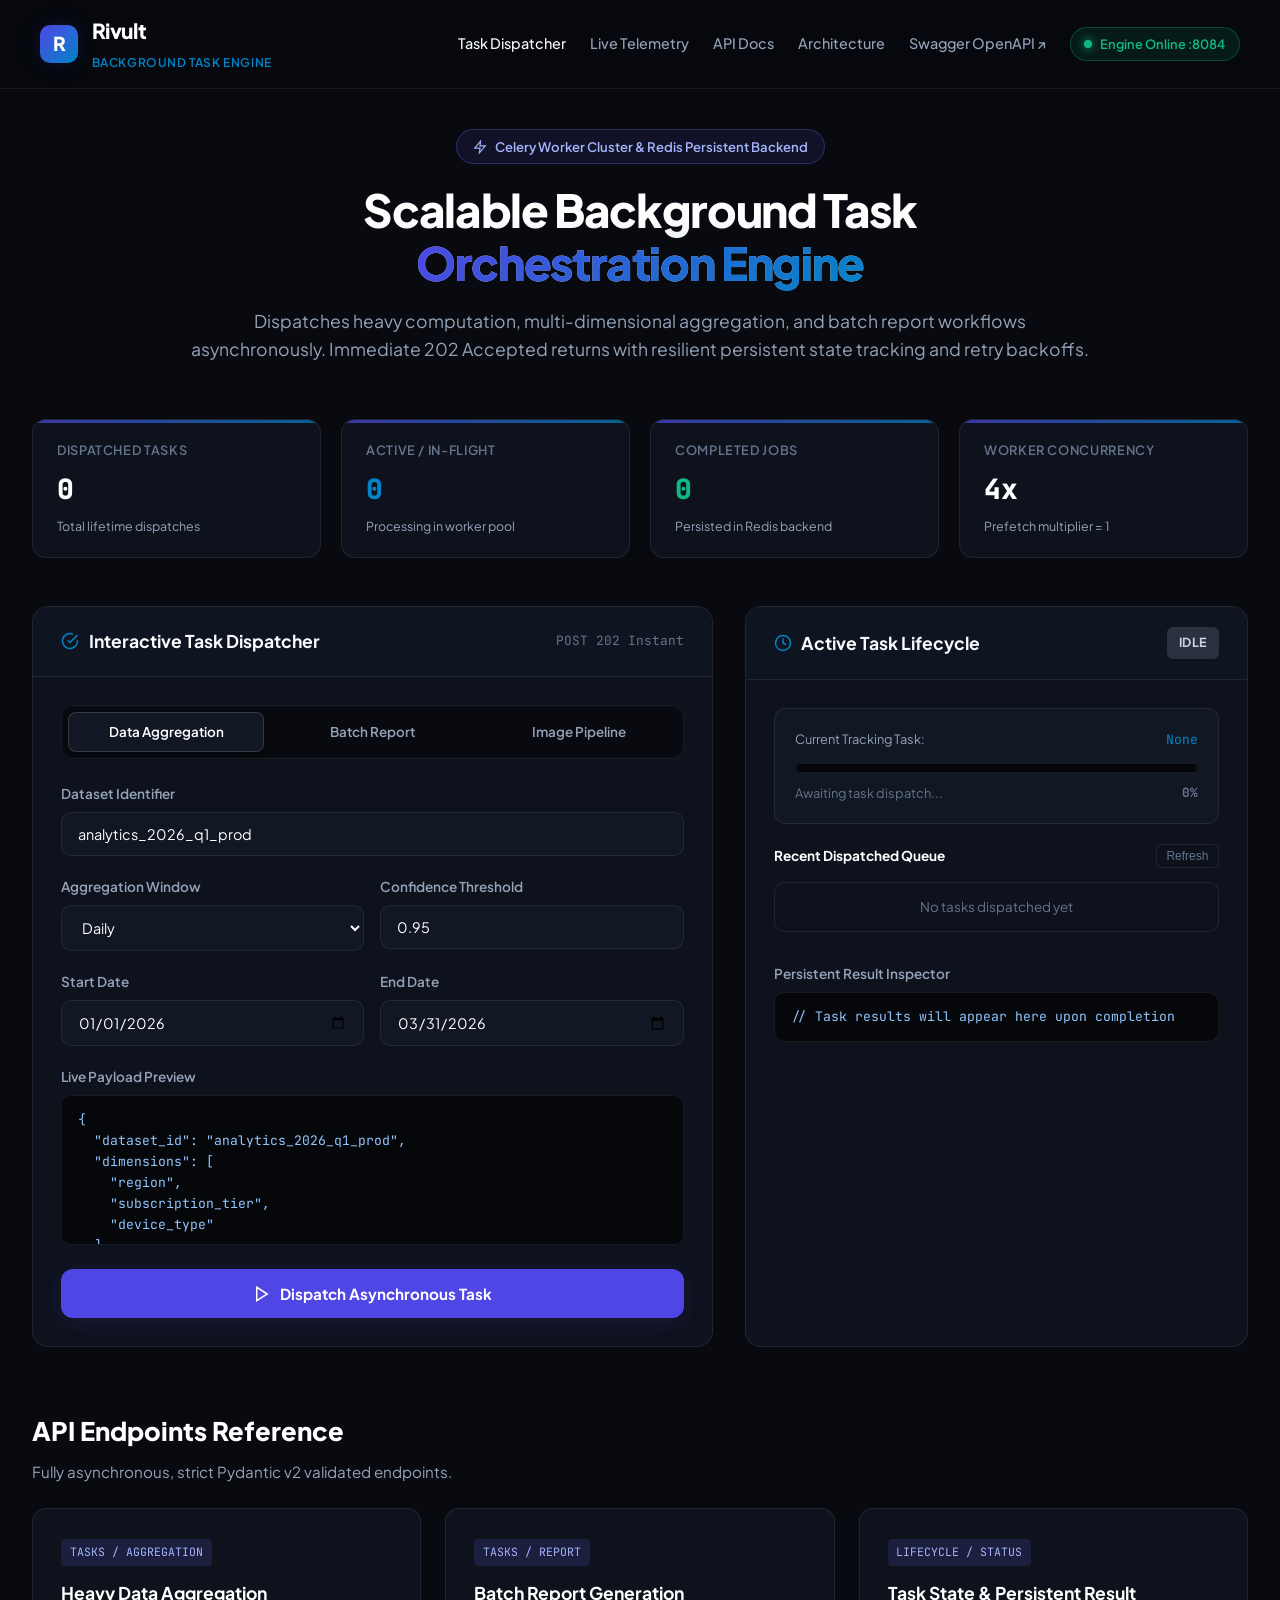
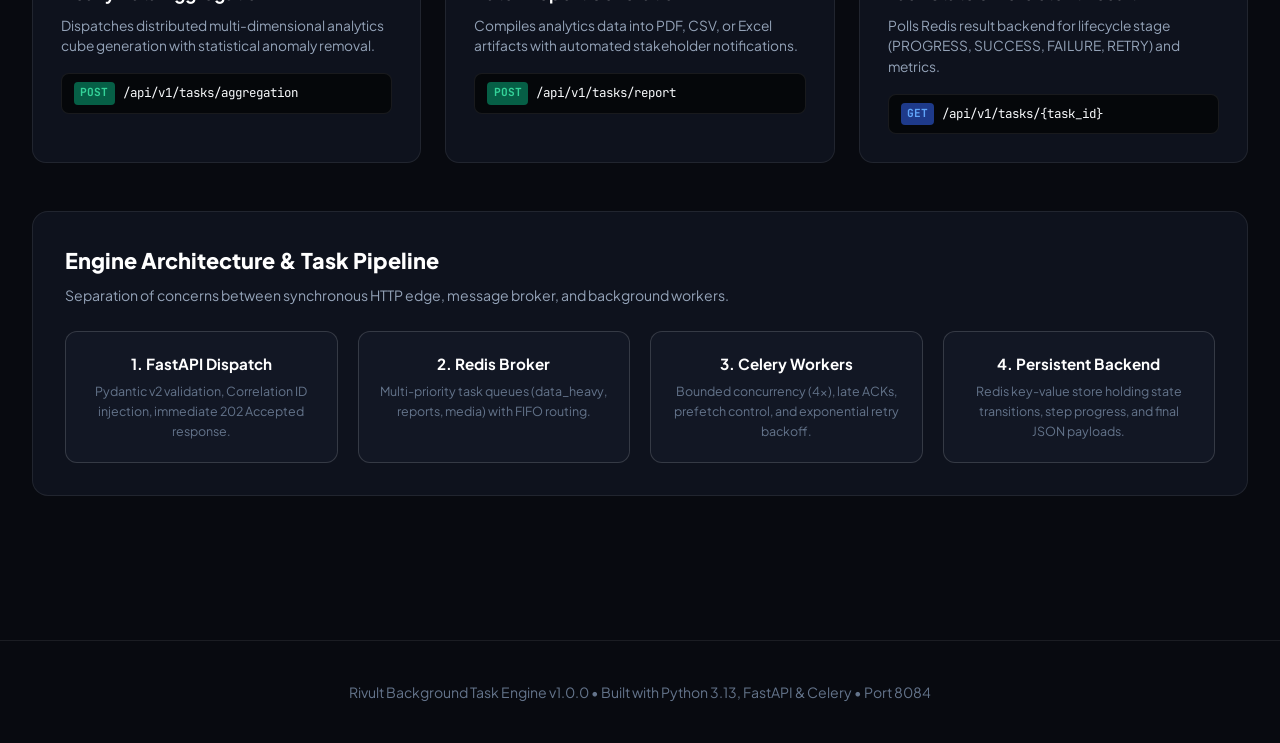
==== commit 411f006b: "feat: layered clean architecture and modern developer console UI" ====
--- a/web/index.html
+++ b/web/index.html
@@ -9,662 +9,9 @@
   <link rel="preconnect" href="https://fonts.gstatic.com" crossorigin>
   <link href="https://fonts.googleapis.com/css2?family=Plus+Jakarta+Sans:wght@300;400;500;600;700;800&family=JetBrains+Mono:wght@400;500;600&display=swap" rel="stylesheet">
   <link rel="stylesheet" href="style.css">
-  <style>
-    :root {
-      --bg-dark: #07090e;
-      --bg-card: #0d111a;
-      --bg-card-hover: #131926;
-      --bg-surface: #101623;
-      --border-subtle: #1c2638;
-      --border-accent: #2e3d57;
-      --primary: #6366f1;
-      --primary-glow: rgba(99, 102, 241, 0.25);
-      --secondary: #06b6d4;
-      --secondary-glow: rgba(6, 182, 212, 0.25);
-      --accent: #ec4899;
-      --success: #10b981;
-      --success-glow: rgba(16, 185, 129, 0.2);
-      --warning: #f59e0b;
-      --danger: #ef4444;
-      --text-main: #f1f5f9;
-      --text-muted: #94a3b8;
-      --text-dim: #64748b;
-      --font-sans: 'Plus Jakarta Sans', system-ui, -apple-system, sans-serif;
-      --font-mono: 'JetBrains Mono', monospace;
-    }
-
-    * {
-      box-sizing: border-box;
-      margin: 0;
-      padding: 0;
-    }
-
-    body {
-      background-color: var(--bg-dark);
-      color: var(--text-main);
-      font-family: var(--font-sans);
-      line-height: 1.6;
-      min-height: 100vh;
-      overflow-x: hidden;
-    }
-
-    /* Ambient background gradient effects */
-    .ambient-glow {
-      position: fixed;
-      top: -200px;
-      right: -200px;
-      width: 700px;
-      height: 700px;
-      background: radial-gradient(circle, var(--primary-glow) 0%, transparent 70%);
-      pointer-events: none;
-      z-index: 0;
-    }
-
-    .ambient-glow-2 {
-      position: fixed;
-      bottom: -200px;
-      left: -200px;
-      width: 700px;
-      height: 700px;
-      background: radial-gradient(circle, var(--secondary-glow) 0%, transparent 70%);
-      pointer-events: none;
-      z-index: 0;
-    }
-
-    /* Navigation Bar */
-    header.navbar {
-      position: sticky;
-      top: 0;
-      z-index: 50;
-      background: rgba(7, 9, 14, 0.85);
-      backdrop-filter: blur(16px);
-      border-bottom: 1px solid var(--border-subtle);
-      padding: 0.9rem 2.5rem;
-      display: flex;
-      justify-content: space-between;
-      align-items: center;
-    }
-
-    .brand {
-      display: flex;
-      align-items: center;
-      gap: 0.85rem;
-      text-decoration: none;
-      color: inherit;
-    }
-
-    .brand-icon {
-      width: 38px;
-      height: 38px;
-      background: linear-gradient(135deg, var(--primary), var(--secondary));
-      border-radius: 10px;
-      display: flex;
-      align-items: center;
-      justify-content: center;
-      font-weight: 800;
-      color: #fff;
-      font-size: 1.2rem;
-      box-shadow: 0 0 20px var(--primary-glow);
-    }
-
-    .brand-text h1 {
-      font-size: 1.3rem;
-      font-weight: 800;
-      letter-spacing: -0.02em;
-      background: linear-gradient(135deg, #ffffff 40%, #94a3b8 100%);
-      -webkit-background-clip: text;
-      -webkit-text-fill-color: transparent;
-    }
-
-    .brand-text span {
-      font-size: 0.75rem;
-      color: var(--secondary);
-      font-weight: 600;
-      letter-spacing: 0.05em;
-      text-transform: uppercase;
-    }
-
-    .nav-links {
-      display: flex;
-      gap: 1.5rem;
-      align-items: center;
-    }
-
-    .nav-link {
-      color: var(--text-muted);
-      text-decoration: none;
-      font-size: 0.9rem;
-      font-weight: 500;
-      transition: color 0.2s;
-    }
-
-    .nav-link:hover, .nav-link.active {
-      color: var(--text-main);
-    }
-
-    .system-badge {
-      display: flex;
-      align-items: center;
-      gap: 0.5rem;
-      background: rgba(16, 185, 129, 0.1);
-      border: 1px solid rgba(16, 185, 129, 0.3);
-      padding: 0.35rem 0.85rem;
-      border-radius: 9999px;
-      font-size: 0.8rem;
-      font-weight: 600;
-      color: var(--success);
-    }
-
-    .pulse-dot {
-      width: 8px;
-      height: 8px;
-      background: var(--success);
-      border-radius: 50%;
-      box-shadow: 0 0 10px var(--success);
-      animation: pulse 2s infinite;
-    }
-
-    @keyframes pulse {
-      0%, 100% { opacity: 1; transform: scale(1); }
-      50% { opacity: 0.4; transform: scale(0.85); }
-    }
-
-    /* Main Container */
-    main.container {
-      max-width: 1380px;
-      margin: 0 auto;
-      padding: 2.5rem 2rem 5rem;
-      position: relative;
-      z-index: 10;
-    }
-
-    /* Hero Section */
-    .hero {
-      text-align: center;
-      max-width: 900px;
-      margin: 0 auto 3.5rem;
-    }
-
-    .hero-tag {
-      display: inline-flex;
-      align-items: center;
-      gap: 0.5rem;
-      background: rgba(99, 102, 241, 0.1);
-      border: 1px solid rgba(99, 102, 241, 0.3);
-      padding: 0.4rem 1rem;
-      border-radius: 9999px;
-      font-size: 0.82rem;
-      font-weight: 600;
-      color: #a5b4fc;
-      margin-bottom: 1.25rem;
-    }
-
-    .hero-title {
-      font-size: 2.85rem;
-      font-weight: 800;
-      line-height: 1.15;
-      letter-spacing: -0.03em;
-      margin-bottom: 1.1rem;
-      background: linear-gradient(180deg, #ffffff 30%, #cbd5e1 100%);
-      -webkit-background-clip: text;
-      -webkit-text-fill-color: transparent;
-    }
-
-    .hero-title span {
-      background: linear-gradient(135deg, var(--primary) 0%, var(--secondary) 100%);
-      -webkit-background-clip: text;
-      -webkit-text-fill-color: transparent;
-    }
-
-    .hero-desc {
-      font-size: 1.1rem;
-      color: var(--text-muted);
-      line-height: 1.6;
-    }
-
-    /* Metrics Bar */
-    .metrics-bar {
-      display: grid;
-      grid-template-columns: repeat(4, 1fr);
-      gap: 1.25rem;
-      margin-bottom: 3rem;
-    }
-
-    .metric-card {
-      background: var(--bg-card);
-      border: 1px solid var(--border-subtle);
-      border-radius: 14px;
-      padding: 1.25rem 1.5rem;
-      position: relative;
-      overflow: hidden;
-      transition: transform 0.2s, border-color 0.2s;
-    }
-
-    .metric-card:hover {
-      transform: translateY(-2px);
-      border-color: var(--border-accent);
-    }
-
-    .metric-card::before {
-      content: '';
-      position: absolute;
-      top: 0;
-      left: 0;
-      width: 100%;
-      height: 3px;
-      background: linear-gradient(90deg, var(--primary), var(--secondary));
-      opacity: 0.7;
-    }
-
-    .metric-label {
-      font-size: 0.8rem;
-      color: var(--text-dim);
-      font-weight: 600;
-      text-transform: uppercase;
-      letter-spacing: 0.05em;
-      margin-bottom: 0.4rem;
-    }
-
-    .metric-value {
-      font-size: 1.75rem;
-      font-weight: 800;
-      font-family: var(--font-mono);
-      color: #fff;
-    }
-
-    .metric-sub {
-      font-size: 0.78rem;
-      color: var(--text-muted);
-      margin-top: 0.35rem;
-    }
-
-    /* App Split Layout */
-    .grid-2 {
-      display: grid;
-      grid-template-columns: 1.15fr 0.85fr;
-      gap: 2rem;
-      margin-bottom: 3.5rem;
-    }
-
-    .panel {
-      background: var(--bg-card);
-      border: 1px solid var(--border-subtle);
-      border-radius: 16px;
-      overflow: hidden;
-      display: flex;
-      flex-direction: column;
-    }
-
-    .panel-header {
-      padding: 1.25rem 1.75rem;
-      border-bottom: 1px solid var(--border-subtle);
-      background: rgba(16, 22, 35, 0.6);
-      display: flex;
-      justify-content: space-between;
-      align-items: center;
-    }
-
-    .panel-title {
-      font-size: 1.1rem;
-      font-weight: 700;
-      display: flex;
-      align-items: center;
-      gap: 0.6rem;
-    }
-
-    .panel-title svg {
-      color: var(--secondary);
-    }
-
-    .panel-body {
-      padding: 1.75rem;
-      flex: 1;
-    }
-
-    /* Task Type Selector Tabs */
-    .task-selector {
-      display: grid;
-      grid-template-columns: repeat(3, 1fr);
-      gap: 0.65rem;
-      background: var(--bg-dark);
-      padding: 0.4rem;
-      border-radius: 12px;
-      border: 1px solid var(--border-subtle);
-      margin-bottom: 1.5rem;
-    }
-
-    .task-btn {
-      background: transparent;
-      border: none;
-      color: var(--text-muted);
-      padding: 0.65rem 0.5rem;
-      border-radius: 8px;
-      font-size: 0.84rem;
-      font-weight: 600;
-      font-family: var(--font-sans);
-      cursor: pointer;
-      transition: all 0.2s;
-      text-align: center;
-    }
-
-    .task-btn.active {
-      background: var(--bg-surface);
-      color: #fff;
-      box-shadow: 0 2px 10px rgba(0, 0, 0, 0.4);
-      border: 1px solid var(--border-accent);
-    }
-
-    /* Dispatch Form */
-    .form-group {
-      margin-bottom: 1.25rem;
-    }
-
-    .form-label {
-      display: block;
-      font-size: 0.85rem;
-      font-weight: 600;
-      color: var(--text-muted);
-      margin-bottom: 0.45rem;
-    }
-
-    .form-input, .form-select {
-      width: 100%;
-      background: var(--bg-surface);
-      border: 1px solid var(--border-subtle);
-      border-radius: 10px;
-      padding: 0.75rem 1rem;
-      color: #fff;
-      font-family: var(--font-sans);
-      font-size: 0.9rem;
-      transition: border-color 0.2s, box-shadow 0.2s;
-    }
-
-    .form-input:focus, .form-select:focus {
-      outline: none;
-      border-color: var(--primary);
-      box-shadow: 0 0 0 3px var(--primary-glow);
-    }
-
-    .form-grid-2 {
-      display: grid;
-      grid-template-columns: 1fr 1fr;
-      gap: 1rem;
-    }
-
-    .code-preview {
-      background: #05070a;
-      border: 1px solid var(--border-subtle);
-      border-radius: 10px;
-      padding: 0.85rem 1rem;
-      font-family: var(--font-mono);
-      font-size: 0.82rem;
-      color: #93c5fd;
-      overflow-x: auto;
-      max-height: 150px;
-      margin-bottom: 1.5rem;
-    }
-
-    .btn-dispatch {
-      width: 100%;
-      background: linear-gradient(135deg, var(--primary) 0%, #4f46e5 100%);
-      border: none;
-      border-radius: 12px;
-      padding: 0.95rem;
-      color: #fff;
-      font-weight: 700;
-      font-size: 0.95rem;
-      font-family: var(--font-sans);
-      cursor: pointer;
-      display: flex;
-      align-items: center;
-      justify-content: center;
-      gap: 0.6rem;
-      box-shadow: 0 4px 20px var(--primary-glow);
-      transition: all 0.2s;
-    }
-
-    .btn-dispatch:hover {
-      transform: translateY(-2px);
-      box-shadow: 0 6px 25px rgba(99, 102, 241, 0.4);
-    }
-
-    .btn-dispatch:active {
-      transform: translateY(0);
-    }
-
-    /* Live Task Tracker Panel */
-    .task-status-hero {
-      background: var(--bg-surface);
-      border: 1px solid var(--border-subtle);
-      border-radius: 12px;
-      padding: 1.25rem;
-      margin-bottom: 1.25rem;
-    }
-
-    .status-badge-row {
-      display: flex;
-      justify-content: space-between;
-      align-items: center;
-      margin-bottom: 0.85rem;
-    }
-
-    .state-pill {
-      font-size: 0.78rem;
-      font-weight: 700;
-      text-transform: uppercase;
-      padding: 0.35rem 0.75rem;
-      border-radius: 6px;
-      letter-spacing: 0.05em;
-    }
-
-    .state-PENDING { background: rgba(148, 163, 184, 0.2); color: #cbd5e1; }
-    .state-PROGRESS { background: rgba(6, 182, 212, 0.2); color: #38bdf8; border: 1px solid rgba(56, 189, 248, 0.4); }
-    .state-SUCCESS { background: rgba(16, 185, 129, 0.2); color: #34d399; border: 1px solid rgba(52, 211, 153, 0.4); }
-    .state-FAILURE { background: rgba(239, 68, 68, 0.2); color: #f87171; border: 1px solid rgba(248, 113, 113, 0.4); }
-
-    .progress-bar-bg {
-      width: 100%;
-      height: 10px;
-      background: #05070a;
-      border-radius: 9999px;
-      overflow: hidden;
-      margin: 0.6rem 0;
-      border: 1px solid var(--border-subtle);
-    }
-
-    .progress-bar-fill {
-      height: 100%;
-      background: linear-gradient(90deg, var(--primary), var(--secondary));
-      width: 0%;
-      border-radius: 9999px;
-      transition: width 0.4s ease;
-      box-shadow: 0 0 10px var(--secondary-glow);
-    }
-
-    .progress-meta {
-      display: flex;
-      justify-content: space-between;
-      font-size: 0.8rem;
-      color: var(--text-dim);
-    }
-
-    .active-task-id {
-      font-family: var(--font-mono);
-      font-size: 0.82rem;
-      color: var(--secondary);
-      word-break: break-all;
-    }
-
-    .live-feed {
-      list-style: none;
-      max-height: 290px;
-      overflow-y: auto;
-    }
-
-    .feed-item {
-      padding: 0.85rem 1rem;
-      border-radius: 10px;
-      background: rgba(16, 22, 35, 0.4);
-      border: 1px solid var(--border-subtle);
-      margin-bottom: 0.65rem;
-      font-size: 0.84rem;
-      display: flex;
-      justify-content: space-between;
-      align-items: center;
-      transition: background 0.2s;
-    }
-
-    .feed-item:hover {
-      background: var(--bg-card-hover);
-    }
-
-    /* Documentation Section */
-    .docs-section {
-      margin-top: 4rem;
-    }
-
-    .docs-grid {
-      display: grid;
-      grid-template-columns: repeat(3, 1fr);
-      gap: 1.5rem;
-      margin-top: 1.5rem;
-    }
-
-    .doc-card {
-      background: var(--bg-card);
-      border: 1px solid var(--border-subtle);
-      border-radius: 14px;
-      padding: 1.75rem;
-      transition: border-color 0.2s;
-    }
-
-    .doc-card:hover {
-      border-color: var(--border-accent);
-    }
-
-    .doc-badge {
-      font-size: 0.72rem;
-      font-family: var(--font-mono);
-      padding: 0.25rem 0.55rem;
-      border-radius: 4px;
-      background: rgba(99, 102, 241, 0.15);
-      color: #a5b4fc;
-      display: inline-block;
-      margin-bottom: 0.85rem;
-    }
-
-    .doc-title {
-      font-size: 1.1rem;
-      font-weight: 700;
-      margin-bottom: 0.5rem;
-      color: #fff;
-    }
-
-    .doc-desc {
-      font-size: 0.86rem;
-      color: var(--text-muted);
-      margin-bottom: 1rem;
-      line-height: 1.5;
-    }
-
-    .endpoint-pill {
-      display: flex;
-      align-items: center;
-      gap: 0.5rem;
-      background: #05070a;
-      padding: 0.5rem 0.75rem;
-      border-radius: 8px;
-      border: 1px solid var(--border-subtle);
-      font-family: var(--font-mono);
-      font-size: 0.78rem;
-    }
-
-    .method-badge {
-      font-weight: 700;
-      padding: 0.15rem 0.4rem;
-      border-radius: 4px;
-      font-size: 0.7rem;
-    }
-
-    .method-POST { background: #065f46; color: #34d399; }
-    .method-GET { background: #1e3a8a; color: #60a5fa; }
-
-    /* Architecture Flow Chart */
-    .arch-container {
-      background: var(--bg-card);
-      border: 1px solid var(--border-subtle);
-      border-radius: 16px;
-      padding: 2rem;
-      margin-top: 3rem;
-    }
-
-    .arch-flow {
-      display: grid;
-      grid-template-columns: repeat(4, 1fr);
-      gap: 1.25rem;
-      position: relative;
-      margin-top: 1.5rem;
-    }
-
-    .arch-node {
-      background: var(--bg-surface);
-      border: 1px solid var(--border-accent);
-      border-radius: 12px;
-      padding: 1.25rem;
-      text-align: center;
-      position: relative;
-    }
-
-    .arch-node-title {
-      font-weight: 700;
-      font-size: 0.95rem;
-      color: #fff;
-      margin-bottom: 0.35rem;
-    }
-
-    .arch-node-desc {
-      font-size: 0.78rem;
-      color: var(--text-dim);
-    }
-
-    footer {
-      border-top: 1px solid var(--border-subtle);
-      padding: 2.5rem;
-      text-align: center;
-      color: var(--text-dim);
-      font-size: 0.88rem;
-      margin-top: 4rem;
-    }
-
-    /* Toast Notification */
-    .toast {
-      position: fixed;
-      bottom: 24px;
-      right: 24px;
-      background: var(--bg-card);
-      border: 1px solid var(--primary);
-      padding: 1rem 1.4rem;
-      border-radius: 12px;
-      box-shadow: 0 10px 30px rgba(0, 0, 0, 0.5);
-      font-size: 0.9rem;
-      display: flex;
-      align-items: center;
-      gap: 0.75rem;
-      z-index: 999;
-      transform: translateY(100px);
-      opacity: 0;
-      transition: all 0.3s cubic-bezier(0.16, 1, 0.3, 1);
-    }
-
-    .toast.show {
-      transform: translateY(0);
-      opacity: 1;
-    }
-  </style>
+  
 </head>
 <body>
-  <div class="ambient-glow"></div>
-  <div class="ambient-glow-2"></div>
 
   <!-- Navigation -->
   <header class="navbar">
@@ -680,7 +27,7 @@
       <a href="#monitor" class="nav-link">Live Telemetry</a>
       <a href="#api-docs" class="nav-link">API Docs</a>
       <a href="#architecture" class="nav-link">Architecture</a>
-      <a href="/docs" target="_blank" class="nav-link">Swagger OpenAPI â†—</a>
+      <a href="/docs" target="_blank" class="nav-link">Swagger OpenAPI ↗</a>
       <div class="system-badge">
         <span class="pulse-dot"></span>
         <span id="system-status-text">Engine Online :8084</span>
@@ -1140,3 +487,4 @@
 </body>
 </html>
 
+
--- a/web/style.css
+++ b/web/style.css
@@ -1,63 +1,40 @@
-﻿:root {
-      --bg-dark: #07090e;
-      --bg-card: #0d111a;
-      --bg-card-hover: #131926;
-      --bg-surface: #101623;
-      --border-subtle: #1c2638;
-      --border-accent: #2e3d57;
-      --primary: #6366f1;
-      --primary-glow: rgba(99, 102, 241, 0.25);
-      --secondary: #06b6d4;
-      --secondary-glow: rgba(6, 182, 212, 0.25);
-      --accent: #ec4899;
-      --success: #10b981;
-      --success-glow: rgba(16, 185, 129, 0.2);
-      --warning: #f59e0b;
-      --danger: #ef4444;
-      --text-main: #f1f5f9;
-      --text-muted: #94a3b8;
-      --text-dim: #64748b;
-      --font-sans: 'Plus Jakarta Sans', system-ui, -apple-system, sans-serif;
-      --font-mono: 'JetBrains Mono', monospace;
-    }
-
-    * {
-      box-sizing: border-box;
-      margin: 0;
-      padding: 0;
-    }
-
-    body {
-      background-color: var(--bg-dark);
-      color: var(--text-main);
-      font-family: var(--font-sans);
-      line-height: 1.6;
-      min-height: 100vh;
-      overflow-x: hidden;
-    }
-
-    /* Ambient background gradient effects */
-    .ambient-glow {
-      position: fixed;
-      top: -200px;
-      right: -200px;
-      width: 700px;
-      height: 700px;
-      background: radial-gradient(circle, var(--primary-glow) 0%, transparent 70%);
-      pointer-events: none;
-      z-index: 0;
-    }
-
-    .ambient-glow-2 {
-      position: fixed;
-      bottom: -200px;
-      left: -200px;
-      width: 700px;
-      height: 700px;
-      background: radial-gradient(circle, var(--secondary-glow) 0%, transparent 70%);
-      pointer-events: none;
-      z-index: 0;
-    }
+:root {
+  --bg-dark: #080a10;
+  --bg-card: #0e121d;
+  --bg-card-hover: #141a29;
+  --bg-surface: #121724;
+  --border-subtle: rgba(255, 255, 255, 0.08);
+  --border-accent: rgba(255, 255, 255, 0.15);
+  --primary: #4f46e5;
+  --primary-glow: rgba(79, 70, 229, 0.15);
+  --secondary: #0284c7;
+  --secondary-glow: rgba(2, 132, 199, 0.15);
+  --accent: #ec4899;
+  --success: #10b981;
+  --success-glow: rgba(16, 185, 129, 0.15);
+  --warning: #f59e0b;
+  --danger: #f43f5e;
+  --text-main: #f8fafc;
+  --text-muted: #94a3b8;
+  --text-dim: #64748b;
+  --font-sans: 'Plus Jakarta Sans', system-ui, -apple-system, sans-serif;
+  --font-mono: 'JetBrains Mono', monospace;
+}
+
+* {
+  box-sizing: border-box;
+  margin: 0;
+  padding: 0;
+}
+
+body {
+  background-color: var(--bg-dark);
+  color: var(--text-main);
+  font-family: var(--font-sans);
+  line-height: 1.6;
+  min-height: 100vh;
+  overflow-x: hidden;
+}
 
     /* Navigation Bar */
     header.navbar {
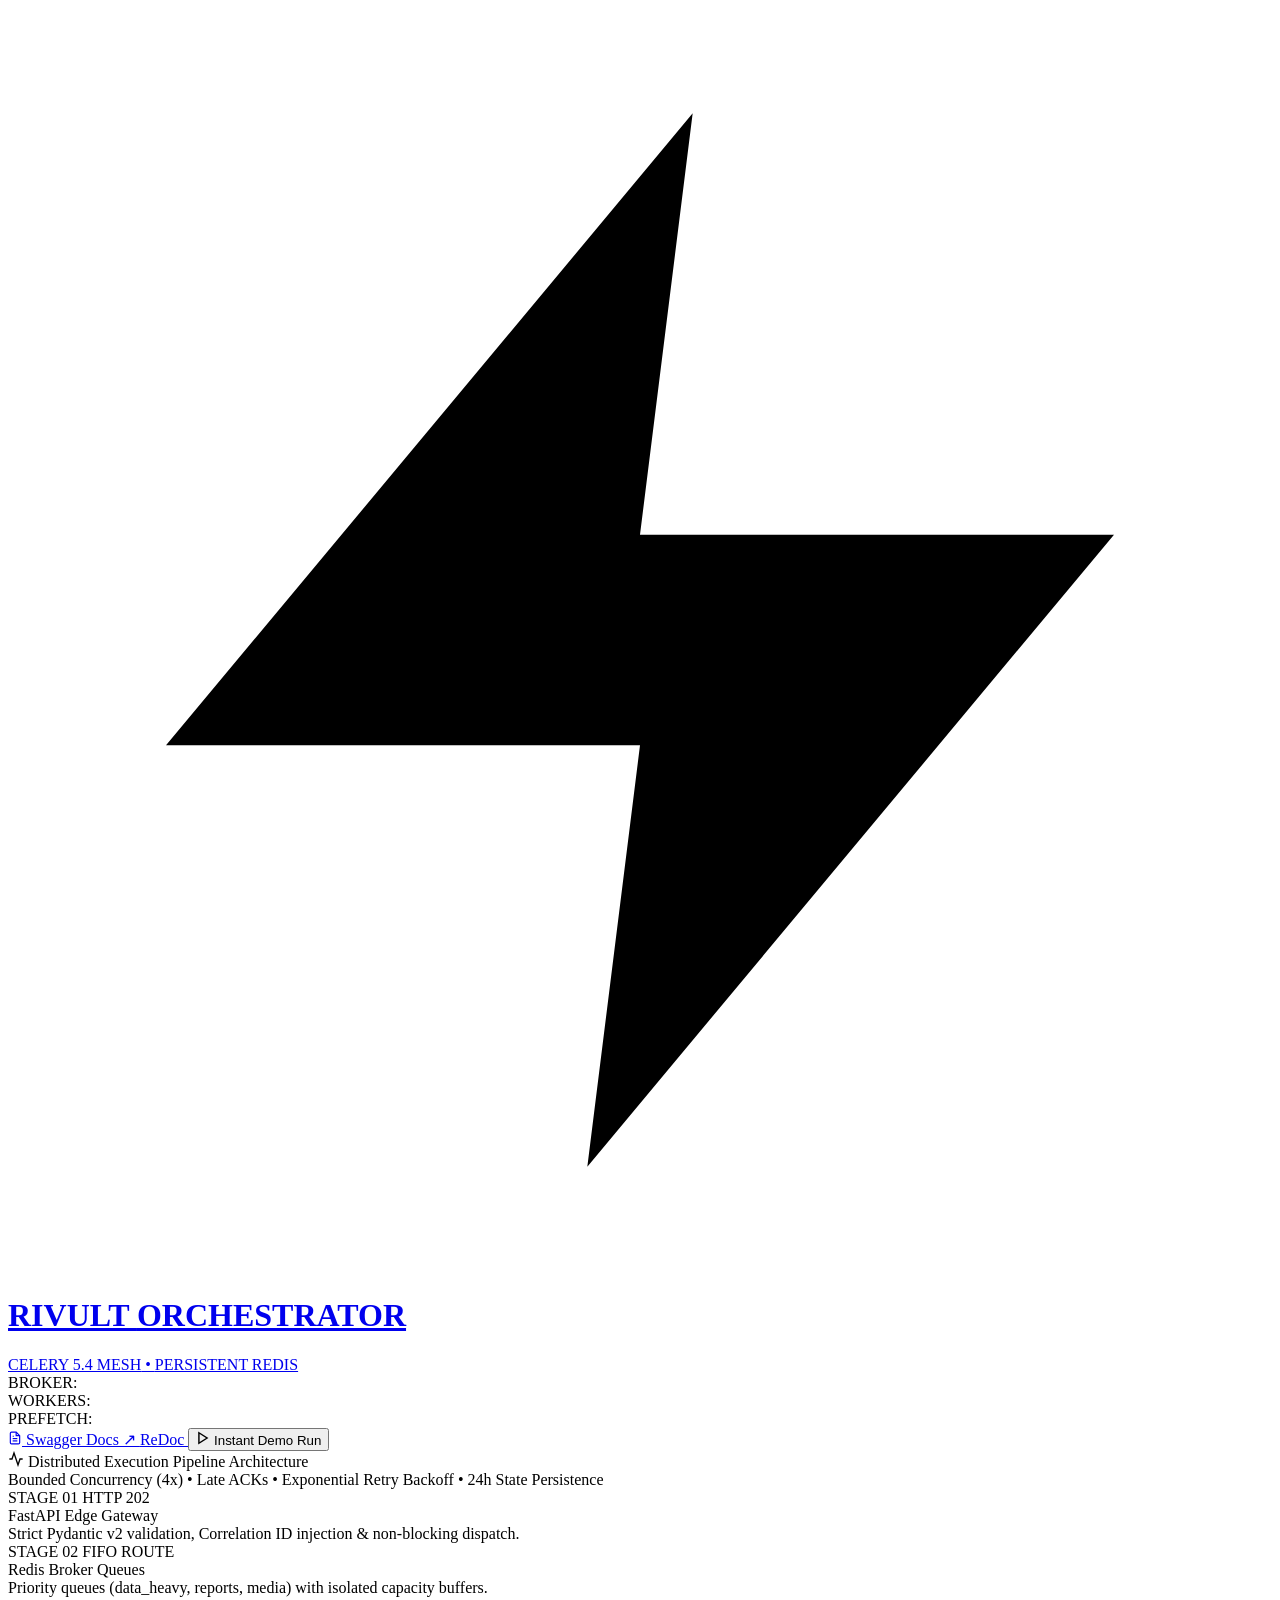
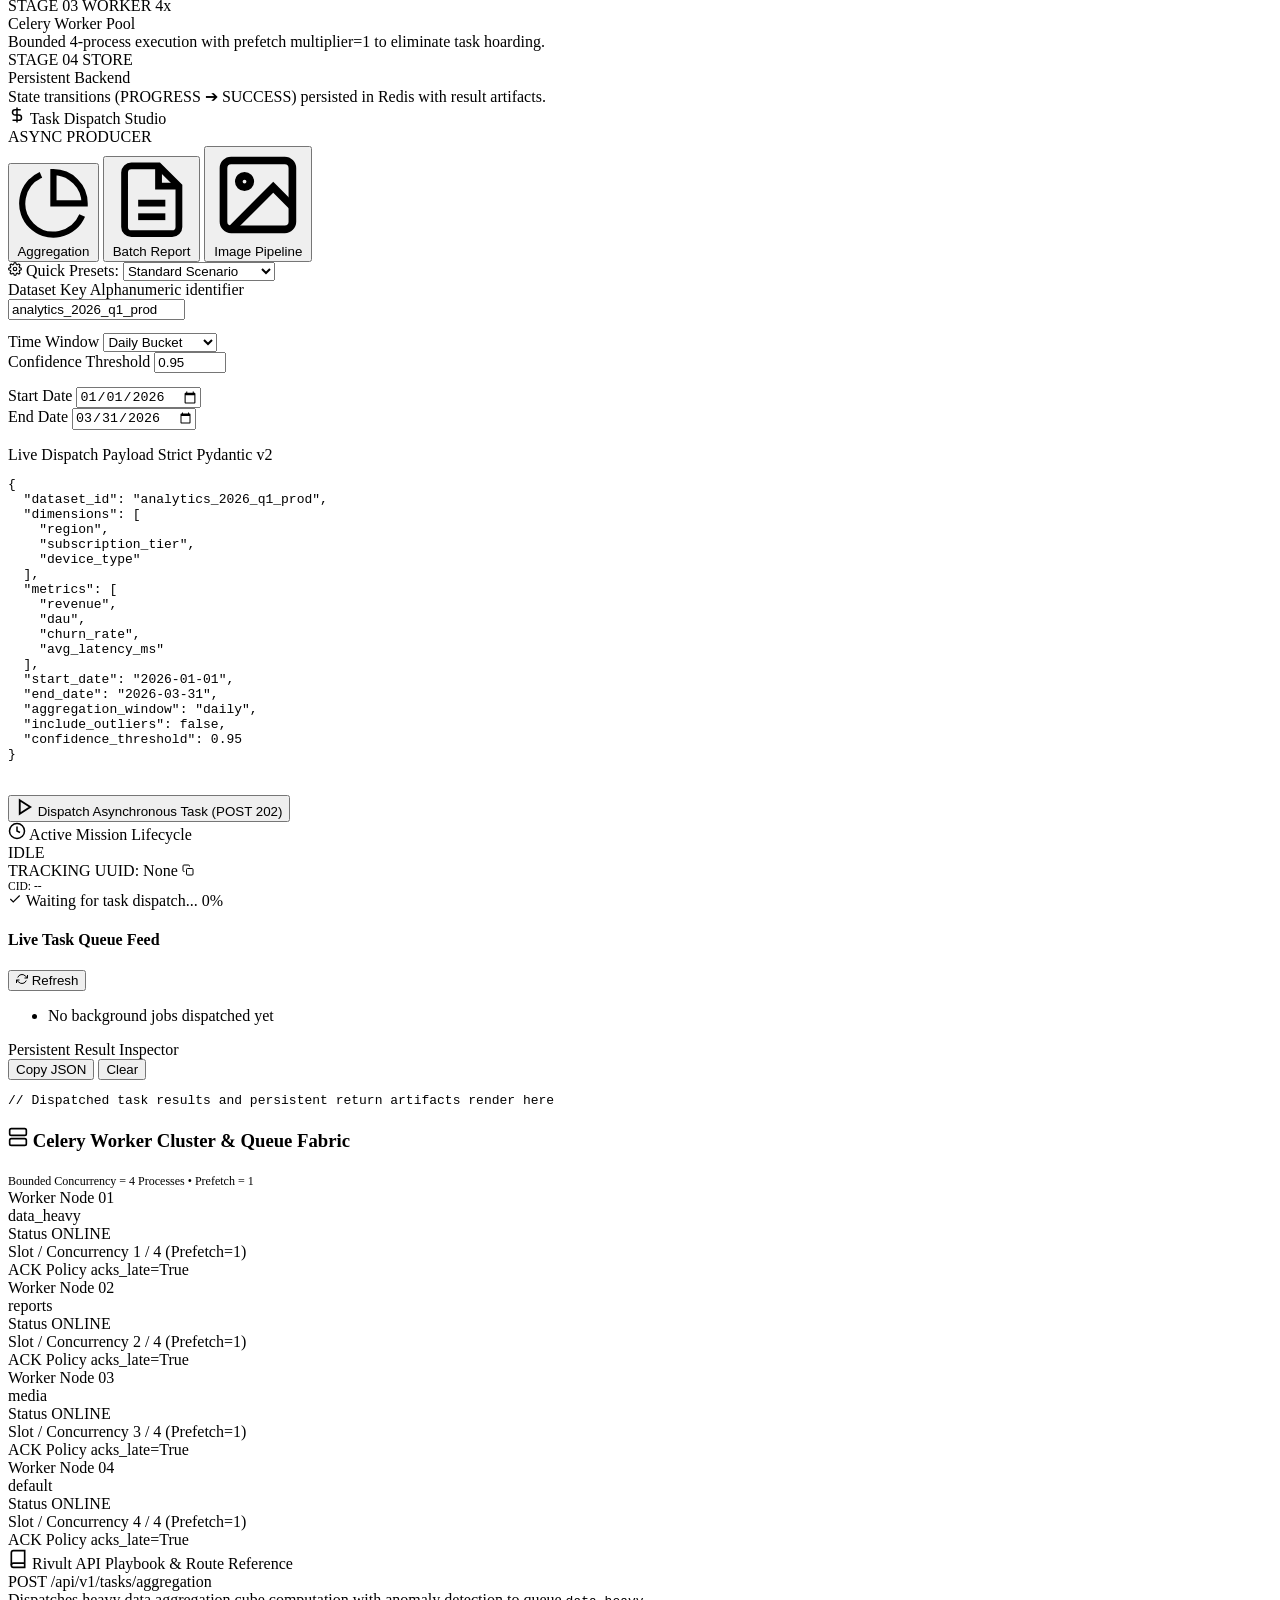
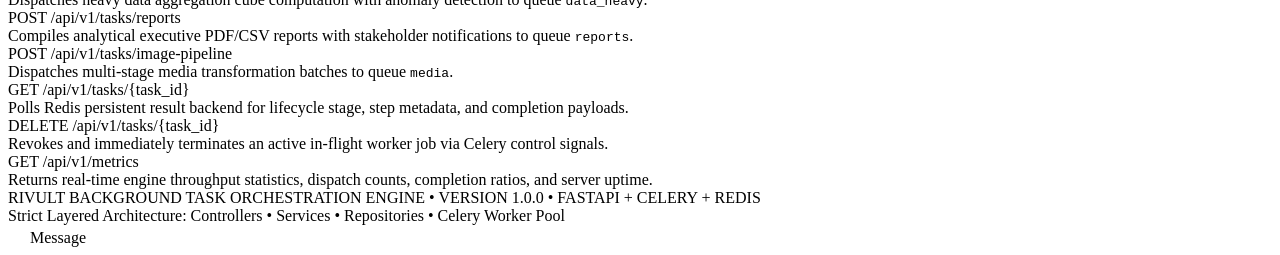
==== commit 911a99d2: "feat(ui): redesign rivult with bespoke industrial pipeline orchestrator theme and worker mesh teleme" ====
--- a/web/index.html
+++ b/web/index.html
@@ -3,375 +3,618 @@
 <head>
   <meta charset="UTF-8">
   <meta name="viewport" content="width=device-width, initial-scale=1.0">
-  <title>Rivult | Scalable Background Task Orchestration Engine</title>
-  <meta name="description" content="Production-grade asynchronous background task orchestration engine powered by Python, FastAPI, and Celery with persistent Redis backend.">
+  <title>Rivult | Distributed Task Orchestration & Worker Mesh</title>
+  <meta name="description" content="Industrial-grade asynchronous task orchestration engine powered by FastAPI, Celery 5.4, and Redis with persistent state tracking.">
   <link rel="preconnect" href="https://fonts.googleapis.com">
   <link rel="preconnect" href="https://fonts.gstatic.com" crossorigin>
-  <link href="https://fonts.googleapis.com/css2?family=Plus+Jakarta+Sans:wght@300;400;500;600;700;800&family=JetBrains+Mono:wght@400;500;600&display=swap" rel="stylesheet">
-  <link rel="stylesheet" href="style.css">
-  
+  <link href="https://fonts.googleapis.com/css2?family=Inter:wght@400;500;600;700&family=JetBrains+Mono:wght@400;500;600;700&family=Space+Grotesk:wght@500;600;700;800&display=swap" rel="stylesheet">
+  <link rel="stylesheet" href="/style.css">
 </head>
 <body>
 
-  <!-- Navigation -->
-  <header class="navbar">
-    <a href="/" class="brand">
-      <div class="brand-icon">R</div>
-      <div class="brand-text">
-        <h1>Rivult</h1>
-        <span>Background Task Engine</span>
-      </div>
-    </a>
-    <nav class="nav-links">
-      <a href="#dispatch" class="nav-link active">Task Dispatcher</a>
-      <a href="#monitor" class="nav-link">Live Telemetry</a>
-      <a href="#api-docs" class="nav-link">API Docs</a>
-      <a href="#architecture" class="nav-link">Architecture</a>
-      <a href="/docs" target="_blank" class="nav-link">Swagger OpenAPI ↗</a>
-      <div class="system-badge">
-        <span class="pulse-dot"></span>
-        <span id="system-status-text">Engine Online :8084</span>
-      </div>
-    </nav>
+  <!-- Command Bar & Status Header -->
+  <header class="command-header">
+    <div class="brand-suite">
+      <a href="/" class="brand-anchor">
+        <div class="brand-kinetic-logo">
+          <svg viewBox="0 0 24 24">
+            <path d="M13 2L3 14h9l-1 8 10-12h-9l1-8z"></path>
+          </svg>
+        </div>
+        <div class="brand-info">
+          <h1>
+            RIVULT
+            <span class="badge-tag">ORCHESTRATOR</span>
+          </h1>
+          <div class="brand-sub">
+            <span>CELERY 5.4 MESH</span> &bull; <span>PERSISTENT REDIS</span>
+          </div>
+        </div>
+      </a>
+    </div>
+
+    <!-- Live Telemetry Ticker -->
+    <div class="system-telemetry-ticker">
+      <div class="ticker-item">
+        <span class="ticker-dot"></span>
+        <span>BROKER: <strong id="ticker-broker" style="color: #fff;">REDIS :6379</strong></span>
+      </div>
+      <div class="ticker-item">
+        <span class="ticker-dot amber"></span>
+        <span>WORKERS: <strong id="ticker-workers" style="color: #fff;">4 ACTIVE</strong></span>
+      </div>
+      <div class="ticker-item">
+        <span class="ticker-dot violet"></span>
+        <span>PREFETCH: <strong style="color: #fff;">1 (FAIR QUEUE)</strong></span>
+      </div>
+    </div>
+
+    <!-- Navigation Controls -->
+    <div class="nav-controls">
+      <a href="/docs" target="_blank" class="nav-btn">
+        <svg width="14" height="14" viewBox="0 0 24 24" fill="none" stroke="currentColor" stroke-width="2"><path d="M14 2H6a2 2 0 0 0-2 2v16a2 2 0 0 0 2 2h12a2 2 0 0 0 2-2V8z"></path><polyline points="14 2 14 8 20 8"></polyline><line x1="16" y1="13" x2="8" y2="13"></line><line x1="16" y1="17" x2="8" y2="17"></line><polyline points="10 9 9 9 8 9"></polyline></svg>
+        Swagger Docs ↗
+      </a>
+      <a href="/redoc" target="_blank" class="nav-btn">
+        ReDoc
+      </a>
+      <button onclick="triggerQuickDemo()" class="nav-btn primary">
+        <svg width="14" height="14" viewBox="0 0 24 24" fill="none" stroke="currentColor" stroke-width="2.5"><polygon points="5 3 19 12 5 21 5 3"></polygon></svg>
+        Instant Demo Run
+      </button>
+    </div>
   </header>
 
-  <main class="container">
-    <!-- Hero Header -->
-    <section class="hero">
-      <div class="hero-tag">
-        <svg width="14" height="14" viewBox="0 0 24 24" fill="none" stroke="currentColor" stroke-width="2"><polygon points="13 2 3 14 12 14 11 22 21 10 12 10 13 2"></polygon></svg>
-        Celery Worker Cluster & Redis Persistent Backend
-      </div>
-      <h2 class="hero-title">Scalable Background Task<br><span>Orchestration Engine</span></h2>
-      <p class="hero-desc">
-        Dispatches heavy computation, multi-dimensional aggregation, and batch report workflows asynchronously. Immediate 202 Accepted returns with resilient persistent state tracking and retry backoffs.
-      </p>
+  <main class="main-viewport">
+
+    <!-- Pipeline Visualizer Banner -->
+    <section class="pipeline-flow-banner">
+      <div class="pipeline-flow-header">
+        <div class="pipeline-flow-title">
+          <svg width="16" height="16" viewBox="0 0 24 24" fill="none" stroke="currentColor" stroke-width="2"><polyline points="22 12 18 12 15 21 9 3 6 12 2 12"></polyline></svg>
+          Distributed Execution Pipeline Architecture
+        </div>
+        <div class="pipeline-track-summary">
+          Bounded Concurrency (4x) &bull; Late ACKs &bull; Exponential Retry Backoff &bull; 24h State Persistence
+        </div>
+      </div>
+      <div class="pipeline-steps-strip">
+        <div class="pipeline-node active" id="p-node-1">
+          <div class="pipeline-node-num">STAGE 01 <span>HTTP 202</span></div>
+          <div class="pipeline-node-name">FastAPI Edge Gateway</div>
+          <div class="pipeline-node-detail">Strict Pydantic v2 validation, Correlation ID injection & non-blocking dispatch.</div>
+        </div>
+        <div class="pipeline-node" id="p-node-2">
+          <div class="pipeline-node-num">STAGE 02 <span>FIFO ROUTE</span></div>
+          <div class="pipeline-node-name">Redis Broker Queues</div>
+          <div class="pipeline-node-detail">Priority queues (data_heavy, reports, media) with isolated capacity buffers.</div>
+        </div>
+        <div class="pipeline-node" id="p-node-3">
+          <div class="pipeline-node-num">STAGE 03 <span>WORKER 4x</span></div>
+          <div class="pipeline-node-name">Celery Worker Pool</div>
+          <div class="pipeline-node-detail">Bounded 4-process execution with prefetch multiplier=1 to eliminate task hoarding.</div>
+        </div>
+        <div class="pipeline-node" id="p-node-4">
+          <div class="pipeline-node-num">STAGE 04 <span>STORE</span></div>
+          <div class="pipeline-node-name">Persistent Backend</div>
+          <div class="pipeline-node-detail">State transitions (PROGRESS ➔ SUCCESS) persisted in Redis with result artifacts.</div>
+        </div>
+      </div>
     </section>
 
-    <!-- Top Telemetry Cards -->
-    <section class="metrics-bar">
-      <div class="metric-card">
-        <div class="metric-label">Dispatched Tasks</div>
-        <div class="metric-value" id="stat-dispatched">0</div>
-        <div class="metric-sub">Total lifetime dispatches</div>
-      </div>
-      <div class="metric-card">
-        <div class="metric-label">Active / In-Flight</div>
-        <div class="metric-value" id="stat-active" style="color: var(--secondary);">0</div>
-        <div class="metric-sub">Processing in worker pool</div>
-      </div>
-      <div class="metric-card">
-        <div class="metric-label">Completed Jobs</div>
-        <div class="metric-value" id="stat-completed" style="color: var(--success);">0</div>
-        <div class="metric-sub">Persisted in Redis backend</div>
-      </div>
-      <div class="metric-card">
-        <div class="metric-label">Worker Concurrency</div>
-        <div class="metric-value" id="stat-workers">4x</div>
-        <div class="metric-sub">Prefetch multiplier = 1</div>
-      </div>
-    </section>
-
-    <!-- Split Panel: Interactive Dispatcher & Live Tracker -->
-    <div class="grid-2">
-      <!-- Left Panel: Interactive Task Dispatcher -->
-      <section class="panel" id="dispatch">
-        <div class="panel-header">
-          <div class="panel-title">
-            <svg width="18" height="18" viewBox="0 0 24 24" fill="none" stroke="currentColor" stroke-width="2"><path d="M22 11.08V12a10 10 0 1 1-5.93-9.14"></path><polyline points="22 4 12 14.01 9 11.01"></polyline></svg>
-            Interactive Task Dispatcher
-          </div>
-          <span style="font-size: 0.8rem; color: var(--text-dim); font-family: var(--font-mono);">POST 202 Instant</span>
-        </div>
-        <div class="panel-body">
-          <!-- Task Type Tabs -->
-          <div class="task-selector">
-            <button class="task-btn active" id="btn-tab-aggregation" onclick="switchTaskTab('aggregation')">Data Aggregation</button>
-            <button class="task-btn" id="btn-tab-report" onclick="switchTaskTab('report')">Batch Report</button>
-            <button class="task-btn" id="btn-tab-media" onclick="switchTaskTab('media')">Image Pipeline</button>
-          </div>
-
-          <form id="task-form" onsubmit="dispatchActiveTask(event)">
-            <!-- Aggregation Form Fields -->
-            <div id="fields-aggregation">
-              <div class="form-group">
-                <label class="form-label">Dataset Identifier</label>
-                <input type="text" id="agg-dataset" class="form-input" value="analytics_2026_q1_prod" required>
-              </div>
-              <div class="form-grid-2">
-                <div class="form-group">
-                  <label class="form-label">Aggregation Window</label>
-                  <select id="agg-window" class="form-select">
-                    <option value="hourly">Hourly</option>
-                    <option value="daily" selected>Daily</option>
-                    <option value="weekly">Weekly</option>
-                    <option value="monthly">Monthly</option>
+    <!-- Master Workbench Grid -->
+    <div class="workbench-grid">
+
+      <!-- LEFT: Task Dispatch Studio -->
+      <section class="workbench-deck">
+        <div class="deck-header">
+          <div class="deck-header-title">
+            <svg width="18" height="18" viewBox="0 0 24 24" fill="none" stroke="currentColor" stroke-width="2"><path d="M12 2v20M17 5H9.5a3.5 3.5 0 0 0 0 7h5a3.5 3.5 0 0 1 0 7H6"></path></svg>
+            Task Dispatch Studio
+          </div>
+          <div class="deck-badge">ASYNC PRODUCER</div>
+        </div>
+        <div class="deck-content">
+
+          <!-- Mode Selector Tabs -->
+          <div class="task-mode-selector">
+            <button class="mode-tab-btn active" id="tab-aggregation" onclick="selectTaskCategory('aggregation')">
+              <svg viewBox="0 0 24 24" fill="none" stroke="currentColor" stroke-width="2"><path d="M21.21 15.89A10 10 0 1 1 8 2.83"></path><path d="M22 12A10 10 0 0 0 12 2v10z"></path></svg>
+              <span>Aggregation</span>
+            </button>
+            <button class="mode-tab-btn" id="tab-reports" onclick="selectTaskCategory('reports')">
+              <svg viewBox="0 0 24 24" fill="none" stroke="currentColor" stroke-width="2"><path d="M14 2H6a2 2 0 0 0-2 2v16a2 2 0 0 0 2 2h12a2 2 0 0 0 2-2V8z"></path><polyline points="14 2 14 8 20 8"></polyline><line x1="16" y1="13" x2="8" y2="13"></line><line x1="16" y1="17" x2="8" y2="17"></line></svg>
+              <span>Batch Report</span>
+            </button>
+            <button class="mode-tab-btn" id="tab-media" onclick="selectTaskCategory('media')">
+              <svg viewBox="0 0 24 24" fill="none" stroke="currentColor" stroke-width="2"><rect x="3" y="3" width="18" height="18" rx="2" ry="2"></rect><circle cx="8.5" cy="8.5" r="1.5"></circle><polyline points="21 15 16 10 5 21"></polyline></svg>
+              <span>Image Pipeline</span>
+            </button>
+          </div>
+
+          <!-- Scenario Presets Bar -->
+          <div class="scenario-presets-bar">
+            <span class="presets-label">
+              <svg width="14" height="14" viewBox="0 0 24 24" fill="none" stroke="currentColor" stroke-width="2"><circle cx="12" cy="12" r="3"></circle><path d="M19.4 15a1.65 1.65 0 0 0 .33 1.82l.06.06a2 2 0 0 1 0 2.83 2 2 0 0 1-2.83 0l-.06-.06a1.65 1.65 0 0 0-1.82-.33 1.65 1.65 0 0 0-1 1.51V21a2 2 0 0 1-2 2 2 2 0 0 1-2-2v-.09A1.65 1.65 0 0 0 9 19.4a1.65 1.65 0 0 0-1.82.33l-.06.06a2 2 0 0 1-2.83 0 2 2 0 0 1 0-2.83l.06-.06a1.65 1.65 0 0 0 .33-1.82 1.65 1.65 0 0 0-1.51-1H3a2 2 0 0 1-2-2 2 2 0 0 1 2-2h.09A1.65 1.65 0 0 0 4.6 9a1.65 1.65 0 0 0-.33-1.82l-.06-.06a2 2 0 0 1 0-2.83 2 2 0 0 1 2.83 0l.06.06a1.65 1.65 0 0 0 1.82.33H9a1.65 1.65 0 0 0 1-1.51V3a2 2 0 0 1 2-2 2 2 0 0 1 2 2v.09a1.65 1.65 0 0 0 1 1.51 1.65 1.65 0 0 0 1.82-.33l.06-.06a2 2 0 0 1 2.83 0 2 2 0 0 1 0 2.83l-.06.06a1.65 1.65 0 0 0-.33 1.82V9a1.65 1.65 0 0 0 1.51 1H21a2 2 0 0 1 2 2 2 2 0 0 1-2 2h-.09a1.65 1.65 0 0 0-1.51 1z"></path></svg>
+              Quick Presets:
+            </span>
+            <select class="presets-select" id="preset-selector" onchange="applyPreset(this.value)">
+              <option value="default">Standard Scenario</option>
+              <option value="heavy">High-Load Multi-Cube</option>
+              <option value="strict">Strict Outlier Filter</option>
+            </select>
+          </div>
+
+          <!-- Dynamic Input Forms -->
+          <form id="dispatch-form" onsubmit="handleDispatchSubmit(event)">
+            
+            <!-- Category: Aggregation -->
+            <div id="form-group-aggregation" class="category-form-section">
+              <div class="form-field-block">
+                <div class="form-label-row">
+                  <label class="field-label">Dataset Key</label>
+                  <span class="field-hint">Alphanumeric identifier</span>
+                </div>
+                <input type="text" id="agg-dataset" class="field-input" value="analytics_2026_q1_prod" required>
+              </div>
+
+              <div class="field-grid-2" style="margin-top: 0.85rem;">
+                <div class="form-field-block">
+                  <label class="field-label">Time Window</label>
+                  <select id="agg-window" class="field-select">
+                    <option value="hourly">Hourly Bucket</option>
+                    <option value="daily" selected>Daily Bucket</option>
+                    <option value="weekly">Weekly Bucket</option>
+                    <option value="monthly">Monthly Bucket</option>
                   </select>
                 </div>
-                <div class="form-group">
-                  <label class="form-label">Confidence Threshold</label>
-                  <input type="number" id="agg-confidence" class="form-input" value="0.95" step="0.01" min="0.5" max="0.99">
-                </div>
-              </div>
-              <div class="form-grid-2">
-                <div class="form-group">
-                  <label class="form-label">Start Date</label>
-                  <input type="date" id="agg-start" class="form-input" value="2026-01-01">
-                </div>
-                <div class="form-group">
-                  <label class="form-label">End Date</label>
-                  <input type="date" id="agg-end" class="form-input" value="2026-03-31">
-                </div>
-              </div>
-            </div>
-
-            <!-- Report Form Fields (Hidden by default) -->
-            <div id="fields-report" style="display: none;">
-              <div class="form-grid-2">
-                <div class="form-group">
-                  <label class="form-label">Report Template</label>
-                  <select id="rep-type" class="form-select">
+                <div class="form-field-block">
+                  <label class="field-label">Confidence Threshold</label>
+                  <input type="number" id="agg-confidence" class="field-input" value="0.95" step="0.01" min="0.5" max="0.999">
+                </div>
+              </div>
+
+              <div class="field-grid-2" style="margin-top: 0.85rem;">
+                <div class="form-field-block">
+                  <label class="field-label">Start Date</label>
+                  <input type="date" id="agg-start" class="field-input" value="2026-01-01">
+                </div>
+                <div class="form-field-block">
+                  <label class="field-label">End Date</label>
+                  <input type="date" id="agg-end" class="field-input" value="2026-03-31">
+                </div>
+              </div>
+            </div>
+
+            <!-- Category: Batch Reports -->
+            <div id="form-group-reports" class="category-form-section" style="display: none;">
+              <div class="field-grid-2">
+                <div class="form-field-block">
+                  <label class="field-label">Template</label>
+                  <select id="rep-type" class="field-select">
                     <option value="executive_summary" selected>Executive Summary</option>
                     <option value="financial_audit">Financial Audit</option>
                     <option value="user_engagement">User Engagement</option>
                     <option value="system_health">System Health</option>
                   </select>
                 </div>
-                <div class="form-group">
-                  <label class="form-label">Export Format</label>
-                  <select id="rep-format" class="form-select">
+                <div class="form-field-block">
+                  <label class="field-label">Format</label>
+                  <select id="rep-format" class="field-select">
                     <option value="pdf" selected>PDF Document</option>
                     <option value="csv">CSV Spreadsheet</option>
+                    <option value="xlsx">Excel Sheet</option>
                     <option value="json">Raw JSON</option>
-                    <option value="xlsx">Excel (.xlsx)</option>
                   </select>
                 </div>
               </div>
-              <div class="form-group">
-                <label class="form-label">Stakeholder Recipient Email</label>
-                <input type="email" id="rep-email" class="form-input" value="vp-analytics@rivult.internal">
-              </div>
-            </div>
-
-            <!-- Media Form Fields (Hidden by default) -->
-            <div id="fields-media" style="display: none;">
-              <div class="form-group">
-                <label class="form-label">Batch ID</label>
-                <input type="text" id="med-batch" class="form-input" value="batch_assets_4k_hdr">
-              </div>
-              <div class="form-grid-2">
-                <div class="form-group">
-                  <label class="form-label">Target Format</label>
-                  <select id="med-format" class="form-select">
-                    <option value="webp" selected>WebP (Lossless/High)</option>
+
+              <div class="form-field-block" style="margin-top: 0.85rem;">
+                <div class="form-label-row">
+                  <label class="field-label">Recipient Email</label>
+                  <span class="field-hint">Notification target</span>
+                </div>
+                <input type="email" id="rep-email" class="field-input" value="director-ops@rivult.mesh">
+              </div>
+            </div>
+
+            <!-- Category: Image Pipeline -->
+            <div id="form-group-media" class="category-form-section" style="display: none;">
+              <div class="form-field-block">
+                <label class="field-label">Batch Cluster ID</label>
+                <input type="text" id="med-batch" class="field-input" value="batch_assets_hdr_4k">
+              </div>
+              <div class="field-grid-2" style="margin-top: 0.85rem;">
+                <div class="form-field-block">
+                  <label class="field-label">Target Format</label>
+                  <select id="med-format" class="field-select">
+                    <option value="webp" selected>WebP (Lossless)</option>
                     <option value="avif">AVIF (Next-Gen)</option>
-                    <option value="jpeg">JPEG</option>
+                    <option value="jpeg">JPEG High</option>
                   </select>
                 </div>
-                <div class="form-group">
-                  <label class="form-label">Quality Level (10-100)</label>
-                  <input type="number" id="med-quality" class="form-input" value="85" min="10" max="100">
-                </div>
-              </div>
-            </div>
-
-            <div class="form-group">
-              <label class="form-label">Live Payload Preview</label>
-              <pre class="code-preview" id="payload-preview"></pre>
-            </div>
-
-            <button type="submit" class="btn-dispatch" id="btn-dispatch-action">
-              <svg width="18" height="18" viewBox="0 0 24 24" fill="none" stroke="currentColor" stroke-width="2"><polygon points="5 3 19 12 5 21 5 3"></polygon></svg>
-              Dispatch Asynchronous Task
+                <div class="form-field-block">
+                  <label class="field-label">Quality (10-100)</label>
+                  <input type="number" id="med-quality" class="field-input" value="88" min="10" max="100">
+                </div>
+              </div>
+            </div>
+
+            <!-- Payload Preview -->
+            <div class="form-field-block" style="margin-top: 1rem;">
+              <div class="form-label-row">
+                <label class="field-label">Live Dispatch Payload</label>
+                <span class="field-hint" style="color: var(--accent-amber-light);">Strict Pydantic v2</span>
+              </div>
+              <pre class="code-inspector-container" id="payload-code-view"></pre>
+            </div>
+
+            <!-- Launch Button -->
+            <button type="submit" class="btn-launch-dispatch" id="btn-submit-action" style="margin-top: 1.25rem;">
+              <svg width="18" height="18" viewBox="0 0 24 24" fill="none" stroke="currentColor" stroke-width="2.5"><polygon points="5 3 19 12 5 21 5 3"></polygon></svg>
+              <span>Dispatch Asynchronous Task (POST 202)</span>
             </button>
           </form>
+
         </div>
       </section>
 
-      <!-- Right Panel: Live Task Tracker & Telemetry -->
-      <section class="panel" id="monitor">
-        <div class="panel-header">
-          <div class="panel-title">
+      <!-- RIGHT: Live Mission Monitor & Telemetry Deck -->
+      <section class="workbench-deck">
+        <div class="deck-header">
+          <div class="deck-header-title">
             <svg width="18" height="18" viewBox="0 0 24 24" fill="none" stroke="currentColor" stroke-width="2"><circle cx="12" cy="12" r="10"></circle><polyline points="12 6 12 12 16 14"></polyline></svg>
-            Active Task Lifecycle
-          </div>
-          <span class="state-pill state-PENDING" id="hero-state-pill">IDLE</span>
-        </div>
-        <div class="panel-body">
-          <!-- Active Task Card -->
-          <div class="task-status-hero" id="status-hero">
-            <div class="status-badge-row">
-              <span style="font-size: 0.8rem; color: var(--text-muted);">Current Tracking Task:</span>
-              <span class="active-task-id" id="tracking-task-id">None</span>
-            </div>
-            <div class="progress-bar-bg">
-              <div class="progress-bar-fill" id="progress-bar" style="width: 0%;"></div>
-            </div>
-            <div class="progress-meta">
-              <span id="step-description">Awaiting task dispatch...</span>
-              <span id="progress-percent" style="font-family: var(--font-mono); font-weight: 700;">0%</span>
-            </div>
-          </div>
-
-          <div style="display: flex; justify-content: space-between; align-items: center; margin-bottom: 0.85rem;">
-            <span style="font-size: 0.85rem; font-weight: 700; color: #fff;">Recent Dispatched Queue</span>
-            <button onclick="fetchTasks()" style="background: none; border: 1px solid var(--border-subtle); color: var(--text-dim); padding: 0.25rem 0.6rem; border-radius: 6px; font-size: 0.75rem; cursor: pointer;">Refresh</button>
-          </div>
-
-          <ul class="live-feed" id="tasks-feed">
-            <li class="feed-item" style="color: var(--text-dim); justify-content: center;">No tasks dispatched yet</li>
+            Active Mission Lifecycle
+          </div>
+          <span class="state-chip IDLE" id="hero-state-chip">IDLE</span>
+        </div>
+        <div class="deck-content">
+
+          <!-- Tracking Mission Card -->
+          <div class="mission-monitor-hero">
+            <div class="mission-hero-top">
+              <div class="hero-tracking-tag">
+                <span class="tag-label">TRACKING UUID:</span>
+                <span class="tag-uuid" id="active-task-uuid" onclick="copyActiveUUID()" title="Click to copy UUID">
+                  <span>None</span>
+                  <svg width="12" height="12" viewBox="0 0 24 24" fill="none" stroke="currentColor" stroke-width="2"><rect x="9" y="9" width="13" height="13" rx="2" ry="2"></rect><path d="M5 15H4a2 2 0 0 1-2-2V4a2 2 0 0 1 2-2h9a2 2 0 0 1 2 2v1"></path></svg>
+                </span>
+              </div>
+              <div style="font-family: var(--font-mono); font-size: 0.72rem; color: var(--text-muted);" id="task-correlation-id">
+                CID: --
+              </div>
+            </div>
+
+            <!-- Progress Track -->
+            <div class="progress-slot-track">
+              <div class="progress-slot-fill" id="task-progress-bar"></div>
+            </div>
+
+            <div class="progress-indicators-row">
+              <span class="step-label" id="task-step-description">
+                <svg width="14" height="14" viewBox="0 0 24 24" fill="none" stroke="currentColor" stroke-width="2"><polyline points="20 6 9 17 4 12"></polyline></svg>
+                Waiting for task dispatch...
+              </span>
+              <span class="step-percent" id="task-progress-percent">0%</span>
+            </div>
+          </div>
+
+          <!-- Recent Task Queue Feed -->
+          <div class="feed-header-bar">
+            <h4>Live Task Queue Feed</h4>
+            <button onclick="refreshTaskFeed()" class="inspector-mini-btn">
+              <svg width="12" height="12" viewBox="0 0 24 24" fill="none" stroke="currentColor" stroke-width="2"><polyline points="23 4 23 10 17 10"></polyline><polyline points="1 20 1 14 7 14"></polyline><path d="M3.51 9a9 9 0 0 1 14.85-3.36L23 10M1 14l4.64 4.36A9 9 0 0 0 20.49 15"></path></svg>
+              Refresh
+            </button>
+          </div>
+
+          <ul class="feed-stream" id="tasks-feed-list">
+            <li class="feed-row" style="color: var(--text-dim); justify-content: center;">
+              No background jobs dispatched yet
+            </li>
           </ul>
 
-          <div style="margin-top: 1.25rem;">
-            <label class="form-label">Persistent Result Inspector</label>
-            <pre class="code-preview" id="result-inspector" style="max-height: 180px;">// Task results will appear here upon completion</pre>
-          </div>
+          <!-- Persistent Result Inspector -->
+          <div class="inspector-header-bar" style="margin-top: 0.5rem;">
+            <label class="field-label">Persistent Result Inspector</label>
+            <div class="inspector-actions">
+              <button onclick="copyInspectorContent()" class="inspector-mini-btn">Copy JSON</button>
+              <button onclick="clearInspector()" class="inspector-mini-btn">Clear</button>
+            </div>
+          </div>
+          <pre class="inspector-view-box" id="inspector-output">// Dispatched task results and persistent return artifacts render here</pre>
+
         </div>
       </section>
+
     </div>
 
-    <!-- API Reference Cards -->
-    <section class="docs-section" id="api-docs">
-      <h3 style="font-size: 1.6rem; font-weight: 800; color: #fff; margin-bottom: 0.5rem;">API Endpoints Reference</h3>
-      <p style="color: var(--text-muted); font-size: 0.95rem;">Fully asynchronous, strict Pydantic v2 validated endpoints.</p>
-
-      <div class="docs-grid">
-        <div class="doc-card">
-          <span class="doc-badge">TASKS / AGGREGATION</span>
-          <h4 class="doc-title">Heavy Data Aggregation</h4>
-          <p class="doc-desc">Dispatches distributed multi-dimensional analytics cube generation with statistical anomaly removal.</p>
-          <div class="endpoint-pill">
-            <span class="method-badge method-POST">POST</span>
-            <span>/api/v1/tasks/aggregation</span>
-          </div>
-        </div>
-
-        <div class="doc-card">
-          <span class="doc-badge">TASKS / REPORT</span>
-          <h4 class="doc-title">Batch Report Generation</h4>
-          <p class="doc-desc">Compiles analytics data into PDF, CSV, or Excel artifacts with automated stakeholder notifications.</p>
-          <div class="endpoint-pill">
-            <span class="method-badge method-POST">POST</span>
-            <span>/api/v1/tasks/report</span>
-          </div>
-        </div>
-
-        <div class="doc-card">
-          <span class="doc-badge">LIFECYCLE / STATUS</span>
-          <h4 class="doc-title">Task State & Persistent Result</h4>
-          <p class="doc-desc">Polls Redis result backend for lifecycle stage (PROGRESS, SUCCESS, FAILURE, RETRY) and metrics.</p>
-          <div class="endpoint-pill">
-            <span class="method-badge method-GET">GET</span>
-            <span>/api/v1/tasks/{task_id}</span>
+    <!-- Cluster Matrix: 4 Worker Nodes -->
+    <section class="cluster-matrix-section">
+      <div class="section-label-banner">
+        <h3 class="section-title">
+          <svg width="20" height="20" viewBox="0 0 24 24" fill="none" stroke="currentColor" stroke-width="2"><rect x="2" y="2" width="20" height="8" rx="2" ry="2"></rect><rect x="2" y="14" width="20" height="8" rx="2" ry="2"></rect><line x1="6" y1="6" x2="6.01" y2="6"></line><line x1="6" y1="18" x2="6.01" y2="18"></line></svg>
+          Celery Worker Cluster & Queue Fabric
+        </h3>
+        <span style="font-family: var(--font-mono); font-size: 0.75rem; color: var(--text-muted);">
+          Bounded Concurrency = 4 Processes &bull; Prefetch = 1
+        </span>
+      </div>
+
+      <div class="worker-node-grid">
+        <!-- Worker 1 -->
+        <div class="worker-node-card">
+          <div class="worker-card-top">
+            <div class="worker-id-badge">
+              <span class="ticker-dot"></span>
+              <span>Worker Node 01</span>
+            </div>
+            <span class="worker-queue-tag">data_heavy</span>
+          </div>
+          <div class="worker-metric-row">
+            <span>Status</span>
+            <span class="worker-metric-val" id="wn-1-status" style="color: var(--state-success);">ONLINE</span>
+          </div>
+          <div class="worker-metric-row">
+            <span>Slot / Concurrency</span>
+            <span class="worker-metric-val">1 / 4 (Prefetch=1)</span>
+          </div>
+          <div class="worker-metric-row">
+            <span>ACK Policy</span>
+            <span class="worker-metric-val">acks_late=True</span>
+          </div>
+        </div>
+
+        <!-- Worker 2 -->
+        <div class="worker-node-card">
+          <div class="worker-card-top">
+            <div class="worker-id-badge">
+              <span class="ticker-dot"></span>
+              <span>Worker Node 02</span>
+            </div>
+            <span class="worker-queue-tag">reports</span>
+          </div>
+          <div class="worker-metric-row">
+            <span>Status</span>
+            <span class="worker-metric-val" id="wn-2-status" style="color: var(--state-success);">ONLINE</span>
+          </div>
+          <div class="worker-metric-row">
+            <span>Slot / Concurrency</span>
+            <span class="worker-metric-val">2 / 4 (Prefetch=1)</span>
+          </div>
+          <div class="worker-metric-row">
+            <span>ACK Policy</span>
+            <span class="worker-metric-val">acks_late=True</span>
+          </div>
+        </div>
+
+        <!-- Worker 3 -->
+        <div class="worker-node-card">
+          <div class="worker-card-top">
+            <div class="worker-id-badge">
+              <span class="ticker-dot"></span>
+              <span>Worker Node 03</span>
+            </div>
+            <span class="worker-queue-tag">media</span>
+          </div>
+          <div class="worker-metric-row">
+            <span>Status</span>
+            <span class="worker-metric-val" id="wn-3-status" style="color: var(--state-success);">ONLINE</span>
+          </div>
+          <div class="worker-metric-row">
+            <span>Slot / Concurrency</span>
+            <span class="worker-metric-val">3 / 4 (Prefetch=1)</span>
+          </div>
+          <div class="worker-metric-row">
+            <span>ACK Policy</span>
+            <span class="worker-metric-val">acks_late=True</span>
+          </div>
+        </div>
+
+        <!-- Worker 4 -->
+        <div class="worker-node-card">
+          <div class="worker-card-top">
+            <div class="worker-id-badge">
+              <span class="ticker-dot"></span>
+              <span>Worker Node 04</span>
+            </div>
+            <span class="worker-queue-tag">default</span>
+          </div>
+          <div class="worker-metric-row">
+            <span>Status</span>
+            <span class="worker-metric-val" id="wn-4-status" style="color: var(--state-success);">ONLINE</span>
+          </div>
+          <div class="worker-metric-row">
+            <span>Slot / Concurrency</span>
+            <span class="worker-metric-val">4 / 4 (Prefetch=1)</span>
+          </div>
+          <div class="worker-metric-row">
+            <span>ACK Policy</span>
+            <span class="worker-metric-val">acks_late=True</span>
           </div>
         </div>
       </div>
     </section>
 
-    <!-- Architecture Section -->
-    <section class="arch-container" id="architecture">
-      <h3 style="font-size: 1.35rem; font-weight: 800; color: #fff; margin-bottom: 0.35rem;">Engine Architecture & Task Pipeline</h3>
-      <p style="color: var(--text-muted); font-size: 0.88rem;">Separation of concerns between synchronous HTTP edge, message broker, and background workers.</p>
-
-      <div class="arch-flow">
-        <div class="arch-node">
-          <div class="arch-node-title">1. FastAPI Dispatch</div>
-          <div class="arch-node-desc">Pydantic v2 validation, Correlation ID injection, immediate 202 Accepted response.</div>
-        </div>
-        <div class="arch-node">
-          <div class="arch-node-title">2. Redis Broker</div>
-          <div class="arch-node-desc">Multi-priority task queues (data_heavy, reports, media) with FIFO routing.</div>
-        </div>
-        <div class="arch-node">
-          <div class="arch-node-title">3. Celery Workers</div>
-          <div class="arch-node-desc">Bounded concurrency (4x), late ACKs, prefetch control, and exponential retry backoff.</div>
-        </div>
-        <div class="arch-node">
-          <div class="arch-node-title">4. Persistent Backend</div>
-          <div class="arch-node-desc">Redis key-value store holding state transitions, step progress, and final JSON payloads.</div>
+    <!-- Interactive API Playbook -->
+    <section class="playbook-card">
+      <div class="deck-header-title">
+        <svg width="20" height="20" viewBox="0 0 24 24" fill="none" stroke="currentColor" stroke-width="2"><path d="M4 19.5A2.5 2.5 0 0 1 6.5 17H20"></path><path d="M6.5 2H20v20H6.5A2.5 2.5 0 0 1 4 19.5v-15A2.5 2.5 0 0 1 6.5 2z"></path></svg>
+        <span>Rivult API Playbook & Route Reference</span>
+      </div>
+      <div class="playbook-grid">
+        <div class="endpoint-action-tile">
+          <div class="endpoint-badge-row">
+            <span class="method-tag post">POST</span>
+            <span class="endpoint-uri">/api/v1/tasks/aggregation</span>
+          </div>
+          <div class="endpoint-desc-text">
+            Dispatches heavy data aggregation cube computation with anomaly detection to queue <code>data_heavy</code>.
+          </div>
+        </div>
+
+        <div class="endpoint-action-tile">
+          <div class="endpoint-badge-row">
+            <span class="method-tag post">POST</span>
+            <span class="endpoint-uri">/api/v1/tasks/reports</span>
+          </div>
+          <div class="endpoint-desc-text">
+            Compiles analytical executive PDF/CSV reports with stakeholder notifications to queue <code>reports</code>.
+          </div>
+        </div>
+
+        <div class="endpoint-action-tile">
+          <div class="endpoint-badge-row">
+            <span class="method-tag post">POST</span>
+            <span class="endpoint-uri">/api/v1/tasks/image-pipeline</span>
+          </div>
+          <div class="endpoint-desc-text">
+            Dispatches multi-stage media transformation batches to queue <code>media</code>.
+          </div>
+        </div>
+
+        <div class="endpoint-action-tile">
+          <div class="endpoint-badge-row">
+            <span class="method-tag get">GET</span>
+            <span class="endpoint-uri">/api/v1/tasks/{task_id}</span>
+          </div>
+          <div class="endpoint-desc-text">
+            Polls Redis persistent result backend for lifecycle stage, step metadata, and completion payloads.
+          </div>
+        </div>
+
+        <div class="endpoint-action-tile">
+          <div class="endpoint-badge-row">
+            <span class="method-tag delete">DELETE</span>
+            <span class="endpoint-uri">/api/v1/tasks/{task_id}</span>
+          </div>
+          <div class="endpoint-desc-text">
+            Revokes and immediately terminates an active in-flight worker job via Celery control signals.
+          </div>
+        </div>
+
+        <div class="endpoint-action-tile">
+          <div class="endpoint-badge-row">
+            <span class="method-tag get">GET</span>
+            <span class="endpoint-uri">/api/v1/metrics</span>
+          </div>
+          <div class="endpoint-desc-text">
+            Returns real-time engine throughput statistics, dispatch counts, completion ratios, and server uptime.
+          </div>
         </div>
       </div>
     </section>
+
   </main>
 
-  <footer>
-    Rivult Background Task Engine v1.0.0 &bull; Built with Python 3.13, FastAPI & Celery &bull; Port 8084
+  <footer class="command-footer">
+    <div>RIVULT BACKGROUND TASK ORCHESTRATION ENGINE &bull; VERSION 1.0.0 &bull; FASTAPI + CELERY + REDIS</div>
+    <div>Strict Layered Architecture: Controllers &bull; Services &bull; Repositories &bull; Celery Worker Pool</div>
   </footer>
 
-  <div class="toast" id="toast">
-    <svg width="18" height="18" viewBox="0 0 24 24" fill="none" stroke="var(--success)" stroke-width="2"><polyline points="20 6 9 17 4 12"></polyline></svg>
-    <span id="toast-message">Task dispatched successfully!</span>
+  <!-- Toast Notification System -->
+  <div class="toast-notice" id="toast-deck">
+    <svg width="18" height="18" viewBox="0 0 24 24" fill="none" stroke="var(--accent-amber)" stroke-width="2.5"><circle cx="12" cy="12" r="10"></circle><line x1="12" y1="8" x2="12" y2="12"></line><line x1="12" y1="16" x2="12.01" y2="16"></line></svg>
+    <span id="toast-text">Message</span>
   </div>
 
   <script>
-    let currentTaskType = 'aggregation';
-    let activePollInterval = null;
-    let activeTrackingTaskId = null;
-
-    function switchTaskTab(type) {
-      currentTaskType = type;
-      document.querySelectorAll('.task-btn').forEach(b => b.classList.remove('active'));
-      document.getElementById(`btn-tab-${type}`).classList.add('active');
-
-      document.getElementById('fields-aggregation').style.display = type === 'aggregation' ? 'block' : 'none';
-      document.getElementById('fields-report').style.display = type === 'report' ? 'block' : 'none';
-      document.getElementById('fields-media').style.display = type === 'media' ? 'block' : 'none';
-
-      updatePayloadPreview();
-    }
-
-    function getPayload() {
-      if (currentTaskType === 'aggregation') {
+    // State
+    let activeCategory = 'aggregation';
+    let activeTrackingId = null;
+    let pollInterval = null;
+
+    const API_BASE = window.location.protocol === 'file:' ? 'http://localhost:8084' : '';
+
+    // Switch Category Tabs
+    function selectTaskCategory(cat) {
+      activeCategory = cat;
+      document.querySelectorAll('.mode-tab-btn').forEach(btn => btn.classList.remove('active'));
+      const activeBtn = document.getElementById(`tab-${cat}`);
+      if (activeBtn) activeBtn.classList.add('active');
+
+      document.getElementById('form-group-aggregation').style.display = cat === 'aggregation' ? 'block' : 'none';
+      document.getElementById('form-group-reports').style.display = cat === 'reports' ? 'block' : 'none';
+      document.getElementById('form-group-media').style.display = cat === 'media' ? 'block' : 'none';
+
+      updatePayloadView();
+    }
+
+    // Presets
+    function applyPreset(preset) {
+      if (activeCategory === 'aggregation') {
+        if (preset === 'heavy') {
+          document.getElementById('agg-dataset').value = 'telemetry_cluster_raw_events';
+          document.getElementById('agg-window').value = 'hourly';
+          document.getElementById('agg-confidence').value = '0.99';
+        } else if (preset === 'strict') {
+          document.getElementById('agg-dataset').value = 'fraud_detection_cube_v3';
+          document.getElementById('agg-window').value = 'daily';
+          document.getElementById('agg-confidence').value = '0.999';
+        } else {
+          document.getElementById('agg-dataset').value = 'analytics_2026_q1_prod';
+          document.getElementById('agg-window').value = 'daily';
+          document.getElementById('agg-confidence').value = '0.95';
+        }
+      }
+      updatePayloadView();
+    }
+
+    // Build Current Payload
+    function getCurrentPayload() {
+      if (activeCategory === 'aggregation') {
         return {
-          dataset_id: document.getElementById('agg-dataset').value,
+          dataset_id: document.getElementById('agg-dataset').value.trim(),
           dimensions: ["region", "subscription_tier", "device_type"],
-          metrics: ["revenue", "dau", "churn_rate"],
+          metrics: ["revenue", "dau", "churn_rate", "avg_latency_ms"],
           start_date: document.getElementById('agg-start').value,
           end_date: document.getElementById('agg-end').value,
           aggregation_window: document.getElementById('agg-window').value,
-          confidence_threshold: parseFloat(document.getElementById('agg-confidence').value)
+          include_outliers: false,
+          confidence_threshold: parseFloat(document.getElementById('agg-confidence').value) || 0.95
         };
-      } else if (currentTaskType === 'report') {
+      } else if (activeCategory === 'reports') {
         return {
           report_type: document.getElementById('rep-type').value,
           format: document.getElementById('rep-format').value,
-          recipient_emails: [document.getElementById('rep-email').value],
+          recipient_emails: [document.getElementById('rep-email').value.trim()],
+          filters: { region: "GLOBAL", priority_tier: "enterprise" },
           priority: "high",
           notify_on_completion: true
         };
       } else {
         return {
-          batch_id: document.getElementById('med-batch').value,
+          batch_id: document.getElementById('med-batch').value.trim(),
           source_urls: [
-            "https://assets.example.com/raw/banner_hero.png",
-            "https://assets.example.com/raw/catalog_01.png"
+            "https://assets.example.com/raw/banner_01.png",
+            "https://assets.example.com/raw/banner_02.png"
           ],
           operations: ["resize", "compress", "watermark"],
           target_format: document.getElementById('med-format').value,
-          quality: parseInt(document.getElementById('med-quality').value)
+          quality: parseInt(document.getElementById('med-quality').value) || 85,
+          watermark_text: "Rivult Engine"
         };
       }
     }
 
-    function updatePayloadPreview() {
-      const payload = getPayload();
-      document.getElementById('payload-preview').textContent = JSON.stringify(payload, null, 2);
-    }
-
-    // Attach input listeners for live payload preview
-    document.querySelectorAll('input, select').forEach(el => {
-      el.addEventListener('input', updatePayloadPreview);
-    });
-
-    const API_BASE = window.location.protocol === 'file:' ? 'http://localhost:8084' : '';
-
-    async function dispatchActiveTask(e) {
-      e.preventDefault();
-      const payload = getPayload();
-      const url = `${API_BASE}/api/v1/tasks/${currentTaskType === 'media' ? 'image-pipeline' : currentTaskType}`;
+    function updatePayloadView() {
+      const payload = getCurrentPayload();
+      document.getElementById('payload-code-view').textContent = JSON.stringify(payload, null, 2);
+    }
+
+    // Dispatch Submission
+    async function handleDispatchSubmit(e) {
+      if (e) e.preventDefault();
+      const payload = getCurrentPayload();
+      
+      let endpoint = '/api/v1/tasks/aggregation';
+      if (activeCategory === 'reports') endpoint = '/api/v1/tasks/reports';
+      if (activeCategory === 'media') endpoint = '/api/v1/tasks/image-pipeline';
+
+      animatePipelineStep(1);
 
       try {
-        const res = await fetch(url, {
+        const res = await fetch(`${API_BASE}${endpoint}`, {
           method: 'POST',
           headers: { 'Content-Type': 'application/json' },
           body: JSON.stringify(payload)
@@ -379,112 +622,149 @@
 
         if (!res.ok) {
           const err = await res.json();
-          showToast(`Error: ${JSON.stringify(err.detail || err)}`);
+          showToast(`Dispatch error: ${JSON.stringify(err.detail || err)}`);
           return;
         }
 
         const data = await res.json();
-        showToast(`Dispatched: ${data.task_id.substring(0, 8)}...`);
-        trackTask(data.task_id);
-        fetchTasks();
-        fetchMetrics();
+        showToast(`Task Accepted: ${data.task_id.substring(0, 8)}...`);
+        startTaskTracking(data.task_id, data.correlation_id);
+        refreshTaskFeed();
       } catch (err) {
         showToast(`Network error: ${err.message}`);
       }
     }
 
-    function trackTask(taskId) {
-      activeTrackingTaskId = taskId;
-      document.getElementById('tracking-task-id').textContent = taskId;
-      setTaskPillState('PROGRESS');
-
-      if (activePollInterval) clearInterval(activePollInterval);
-
-      activePollInterval = setInterval(async () => {
+    // Start Tracking Task
+    function startTaskTracking(taskId, correlationId) {
+      activeTrackingId = taskId;
+      document.getElementById('active-task-uuid').querySelector('span').textContent = taskId;
+      if (correlationId) {
+        document.getElementById('task-correlation-id').textContent = `CID: ${correlationId}`;
+      }
+
+      setHeroState('PENDING');
+      animatePipelineStep(2);
+
+      if (pollInterval) clearInterval(pollInterval);
+
+      pollInterval = setInterval(async () => {
         try {
           const res = await fetch(`${API_BASE}/api/v1/tasks/${taskId}`);
           if (!res.ok) return;
-          const data = await res.json();
-
-          setTaskPillState(data.status);
-
-          if (data.status === 'PROGRESS' && data.progress) {
-            document.getElementById('progress-bar').style.width = `${data.progress.percent}%`;
-            document.getElementById('progress-percent').textContent = `${data.progress.percent}%`;
-            document.getElementById('step-description').textContent = data.progress.metadata?.description || data.progress.current_step;
-          } else if (data.status === 'SUCCESS') {
-            document.getElementById('progress-bar').style.width = `100%`;
-            document.getElementById('progress-percent').textContent = `100%`;
-            document.getElementById('step-description').textContent = 'Completed & Persisted';
-            document.getElementById('result-inspector').textContent = JSON.stringify(data.result, null, 2);
-            clearInterval(activePollInterval);
-            fetchTasks();
-            fetchMetrics();
-          } else if (data.status === 'FAILURE') {
-            document.getElementById('step-description').textContent = `Failed: ${data.error}`;
-            clearInterval(activePollInterval);
+          const statusData = await res.json();
+
+          setHeroState(statusData.state);
+
+          if (statusData.state === 'PROGRESS' && statusData.progress) {
+            animatePipelineStep(3);
+            const percent = statusData.progress.percent || 0;
+            document.getElementById('task-progress-bar').style.width = `${percent}%`;
+            document.getElementById('task-progress-percent').textContent = `${percent}%`;
+            document.getElementById('task-step-description').textContent = 
+              statusData.progress.metadata?.description || statusData.progress.current_step || 'Processing...';
+          } else if (statusData.state === 'SUCCESS') {
+            animatePipelineStep(4);
+            document.getElementById('task-progress-bar').style.width = '100%';
+            document.getElementById('task-progress-percent').textContent = '100%';
+            document.getElementById('task-step-description').textContent = 'Job Completed & Results Persisted';
+            document.getElementById('inspector-output').textContent = JSON.stringify(statusData.result, null, 2);
+            clearInterval(pollInterval);
+            refreshTaskFeed();
+          } else if (statusData.state === 'FAILURE') {
+            document.getElementById('task-step-description').textContent = `Failed: ${statusData.result || 'Unknown error'}`;
+            clearInterval(pollInterval);
+            refreshTaskFeed();
           }
         } catch (err) {
-          console.error(err);
+          console.warn('Status poll error:', err);
         }
       }, 500);
     }
 
-    function setTaskPillState(state) {
-      const pill = document.getElementById('hero-state-pill');
-      pill.className = `state-pill state-${state}`;
-      pill.textContent = state;
-    }
-
-    async function fetchTasks() {
+    function setHeroState(state) {
+      const chip = document.getElementById('hero-state-chip');
+      chip.className = `state-chip ${state}`;
+      chip.textContent = state;
+    }
+
+    function animatePipelineStep(step) {
+      for (let i = 1; i <= 4; i++) {
+        const node = document.getElementById(`p-node-${i}`);
+        if (!node) continue;
+        if (i < step) {
+          node.className = 'pipeline-node completed';
+        } else if (i === step) {
+          node.className = 'pipeline-node active';
+        } else {
+          node.className = 'pipeline-node';
+        }
+      }
+    }
+
+    // Refresh Feed
+    async function refreshTaskFeed() {
       try {
         const res = await fetch(`${API_BASE}/api/v1/tasks`);
         if (!res.ok) return;
         const tasks = await res.json();
-        const list = document.getElementById('tasks-feed');
+        const listEl = document.getElementById('tasks-feed-list');
         if (!tasks.length) return;
 
-        list.innerHTML = tasks.map(t => `
-          <li class="feed-item" onclick="trackTask('${t.task_id}')" style="cursor: pointer;">
-            <div>
-              <div style="font-weight: 700; color: #fff;">${t.task_name.replace('tasks.', '')}</div>
-              <div style="font-family: var(--font-mono); font-size: 0.75rem; color: var(--text-dim);">${t.task_id}</div>
-            </div>
-            <span class="state-pill state-${t.status}">${t.status}</span>
+        listEl.innerHTML = tasks.map(t => `
+          <li class="feed-row" onclick="startTaskTracking('${t.task_id}', '${t.correlation_id || ''}')">
+            <div class="feed-row-meta">
+              <span class="feed-row-title">${t.task_name || 'task'}</span>
+              <span class="feed-row-id">${t.task_id}</span>
+            </div>
+            <span class="state-chip ${t.status}">${t.status}</span>
           </li>
         `).join('');
       } catch (err) {
-        console.error(err);
+        console.warn('Feed refresh error:', err);
       }
     }
 
-    async function fetchMetrics() {
-      try {
-        const res = await fetch(`${API_BASE}/api/v1/metrics`);
-        if (!res.ok) return;
-        const data = await res.json();
-        document.getElementById('stat-dispatched').textContent = data.total_tasks_dispatched;
-        document.getElementById('stat-active').textContent = data.active_tasks;
-        document.getElementById('stat-completed').textContent = data.completed_tasks;
-      } catch (err) {
-        console.error(err);
-      }
-    }
-
+    // Quick Demo
+    function triggerQuickDemo() {
+      selectTaskCategory('aggregation');
+      applyPreset('heavy');
+      handleDispatchSubmit();
+    }
+
+    // Toast
     function showToast(msg) {
-      const t = document.getElementById('toast');
-      document.getElementById('toast-message').textContent = msg;
-      t.classList.add('show');
-      setTimeout(() => t.classList.remove('show'), 3500);
-    }
-
-    // Initial setup
-    updatePayloadPreview();
-    fetchTasks();
-    fetchMetrics();
-    setInterval(fetchMetrics, 5000);
+      const toast = document.getElementById('toast-deck');
+      document.getElementById('toast-text').textContent = msg;
+      toast.classList.add('show');
+      setTimeout(() => toast.classList.remove('show'), 3500);
+    }
+
+    // Copy UUID
+    function copyActiveUUID() {
+      if (!activeTrackingId) return;
+      navigator.clipboard.writeText(activeTrackingId);
+      showToast('Task UUID copied to clipboard');
+    }
+
+    function copyInspectorContent() {
+      const text = document.getElementById('inspector-output').textContent;
+      navigator.clipboard.writeText(text);
+      showToast('Inspector JSON copied to clipboard');
+    }
+
+    function clearInspector() {
+      document.getElementById('inspector-output').textContent = '// Inspector cleared';
+    }
+
+    // Init
+    document.addEventListener('DOMContentLoaded', () => {
+      document.querySelectorAll('input, select').forEach(el => {
+        el.addEventListener('input', updatePayloadView);
+      });
+      updatePayloadView();
+      refreshTaskFeed();
+    });
   </script>
 </body>
 </html>
-
-
